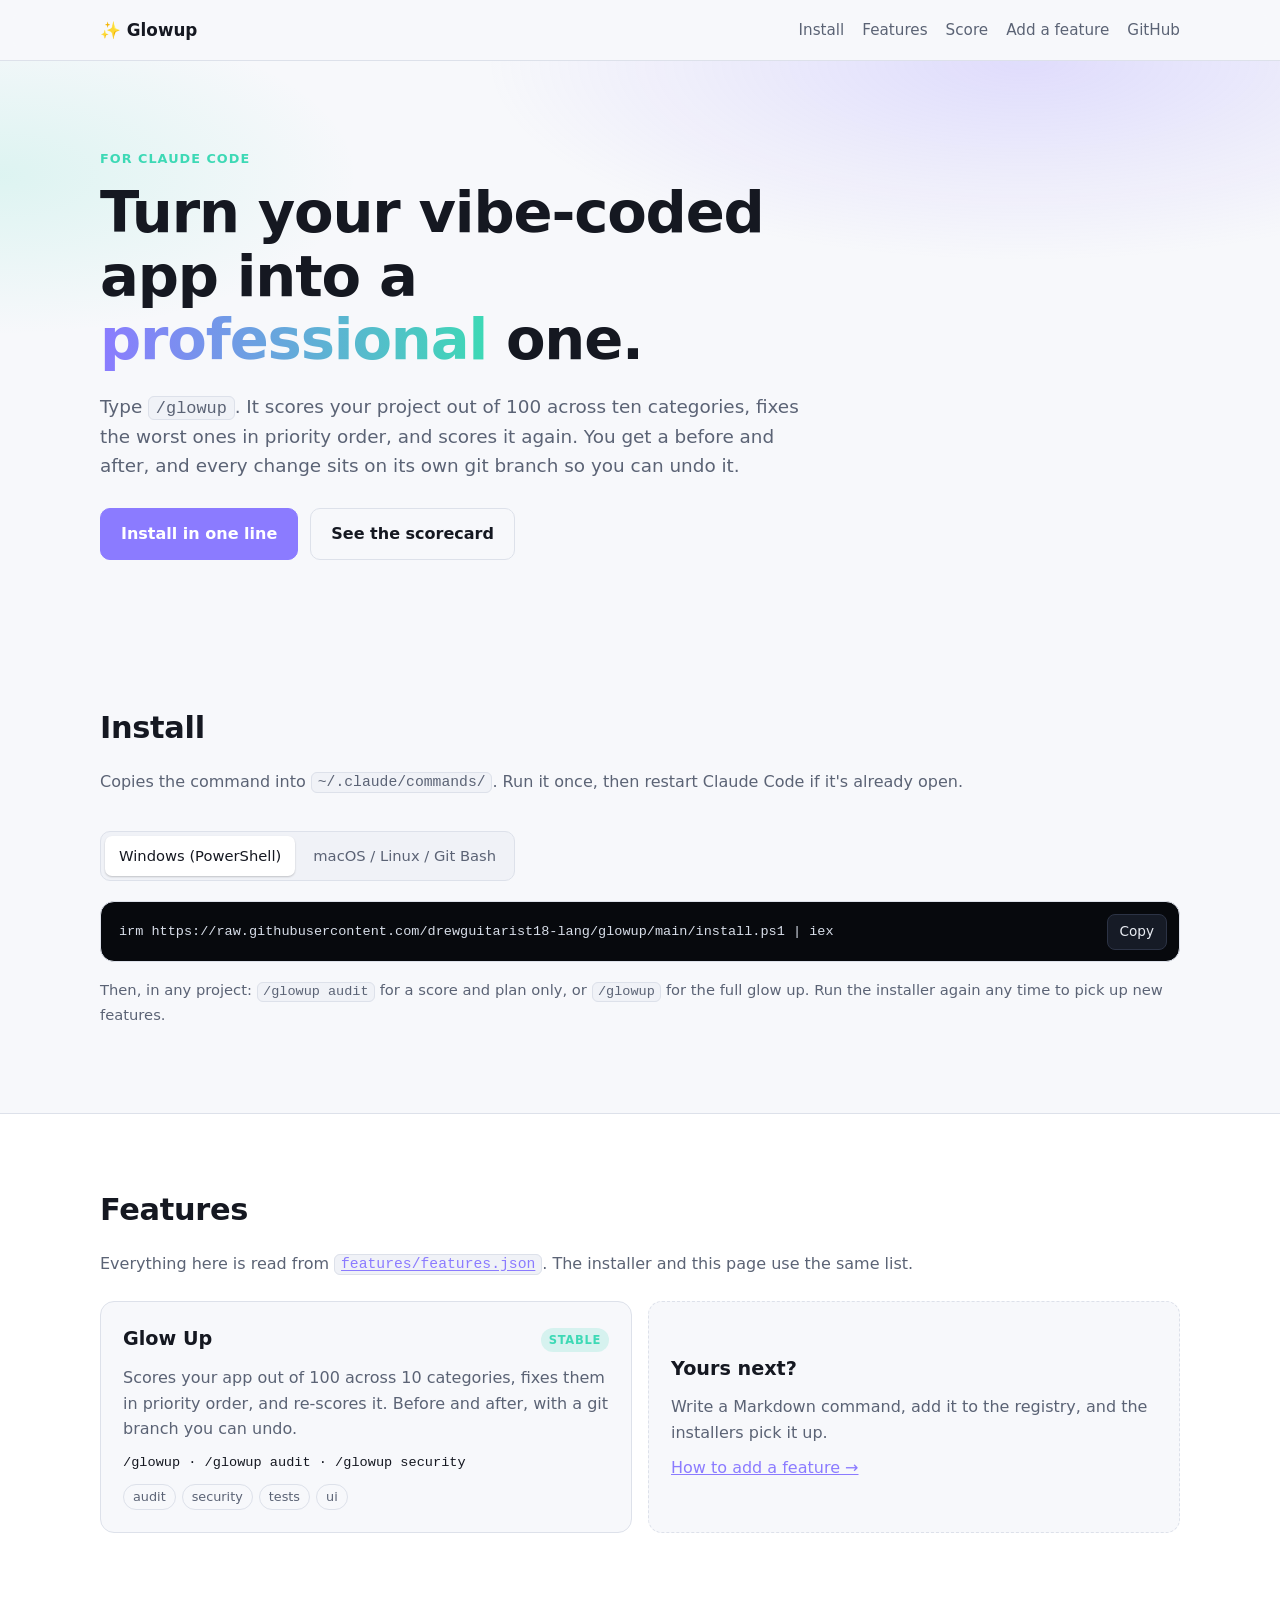
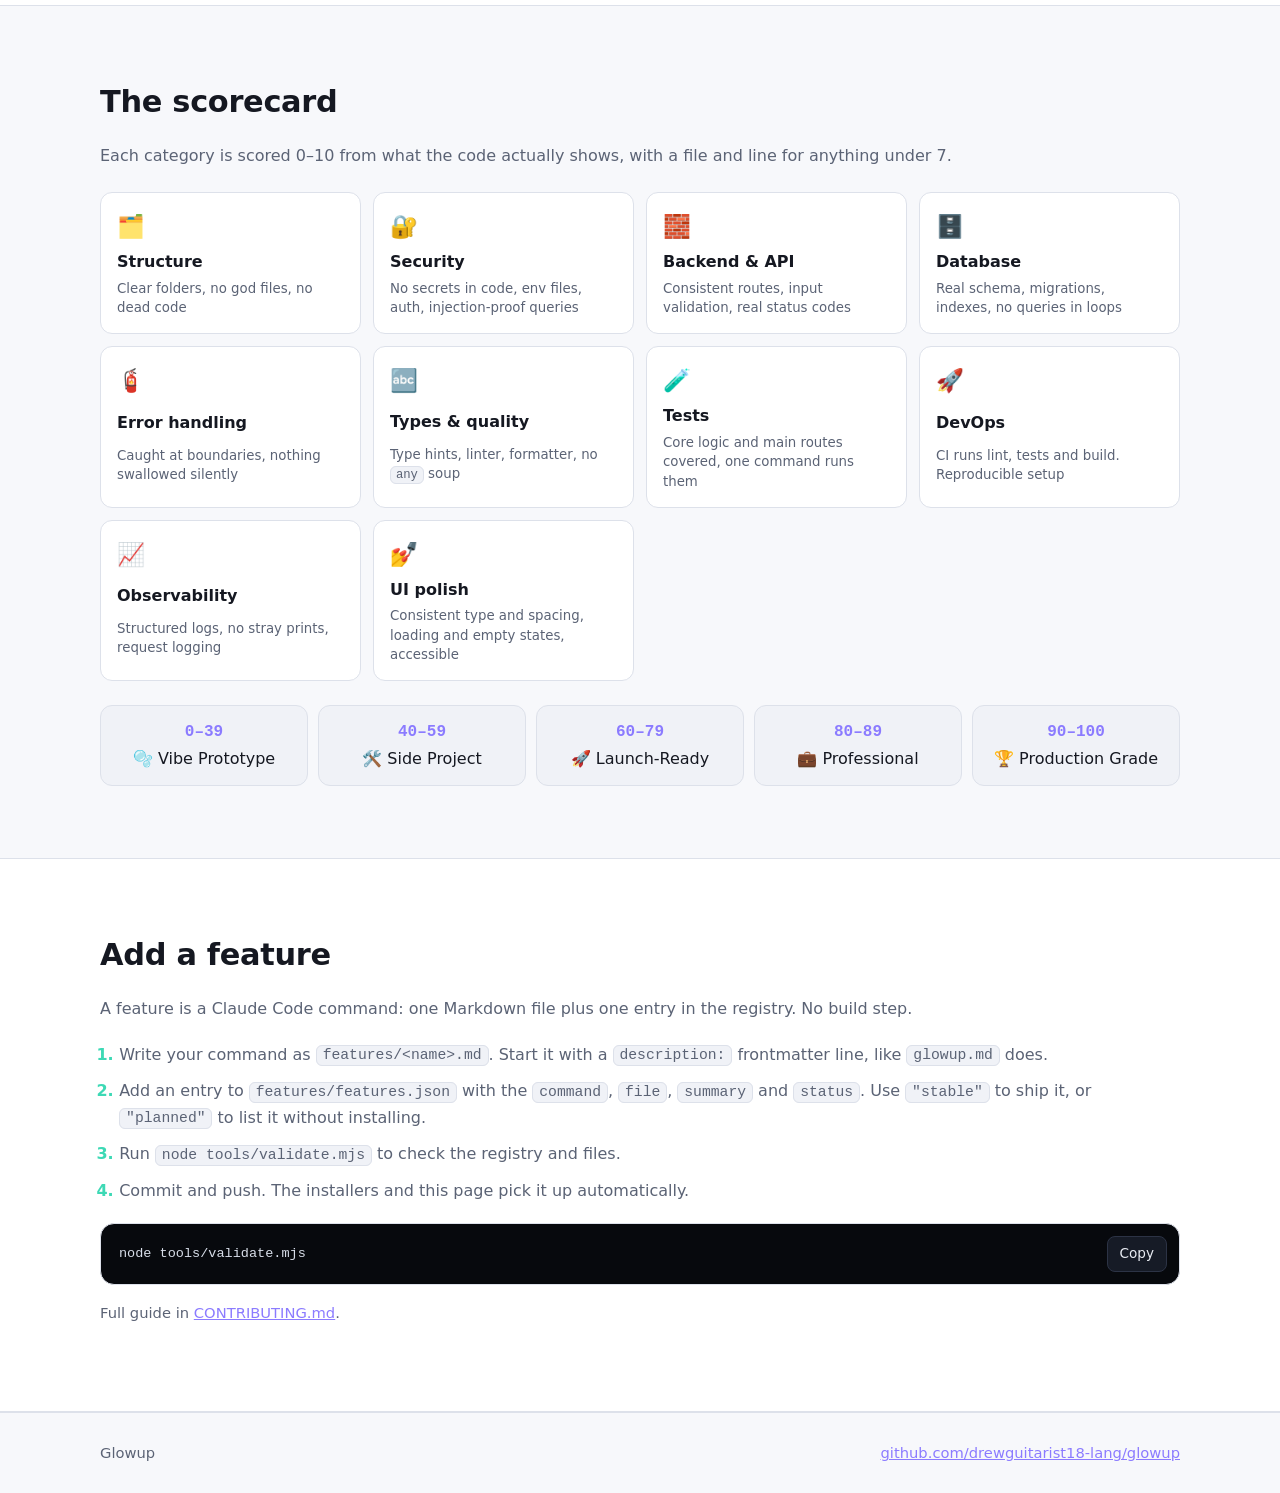
==== index.html @ a61ad7a0 "Glowup site: one-line install and a features registry - Installers (install.ps1, install.sh) copy ev" ====
<!doctype html>
<html lang="en">
<head>
  <meta charset="utf-8">
  <meta name="viewport" content="width=device-width, initial-scale=1">
  <title>Glowup · Vibe-coded to professional</title>
  <meta name="description" content="Glowup is a Claude Code command that scores your app out of 100, fixes it in priority order, and re-scores it. Install in one line.">
  <link rel="stylesheet" href="styles.css">
</head>
<body>

<header class="nav">
  <div class="wrap nav-inner">
    <a class="brand" href="#top">✨ Glowup</a>
    <nav>
      <a href="#install">Install</a>
      <a href="#features">Features</a>
      <a href="#score">Score</a>
      <a href="#add">Add a feature</a>
      <a href="https://github.com/drewguitarist18-lang/glowup" class="nav-gh">GitHub</a>
    </nav>
  </div>
</header>

<main id="top">

  <section class="hero">
    <div class="wrap">
      <p class="eyebrow">For Claude Code</p>
      <h1>Turn your vibe-coded app into a <span class="grad">professional</span> one.</h1>
      <p class="lede">
        Type <code>/glowup</code>. It scores your project out of 100 across ten categories,
        fixes the worst ones in priority order, and scores it again. You get a before and after,
        and every change sits on its own git branch so you can undo it.
      </p>

      <div class="cta-row">
        <a class="btn primary" href="#install">Install in one line</a>
        <a class="btn ghost" href="#score">See the scorecard</a>
      </div>
    </div>
  </section>

  <section id="install" class="section">
    <div class="wrap">
      <h2>Install</h2>
      <p class="muted">Copies the command into <code>~/.claude/commands/</code>. Run it once, then restart Claude Code if it's already open.</p>

      <div class="tabs" role="tablist">
        <button class="tab is-active" role="tab" data-os="win" aria-selected="true">Windows (PowerShell)</button>
        <button class="tab" role="tab" data-os="unix" aria-selected="false">macOS / Linux / Git Bash</button>
      </div>

      <div class="codebox" data-panel="win">
        <pre><code>irm https://raw.githubusercontent.com/drewguitarist18-lang/glowup/main/install.ps1 | iex</code></pre>
        <button class="copy" data-copy="irm https://raw.githubusercontent.com/drewguitarist18-lang/glowup/main/install.ps1 | iex">Copy</button>
      </div>

      <div class="codebox" data-panel="unix" hidden>
        <pre><code>curl -fsSL https://raw.githubusercontent.com/drewguitarist18-lang/glowup/main/install.sh | bash</code></pre>
        <button class="copy" data-copy="curl -fsSL https://raw.githubusercontent.com/drewguitarist18-lang/glowup/main/install.sh | bash">Copy</button>
      </div>

      <p class="muted small">Then, in any project: <code>/glowup audit</code> for a score and plan only, or <code>/glowup</code> for the full glow up. Run the installer again any time to pick up new features.</p>
    </div>
  </section>

  <section id="features" class="section alt">
    <div class="wrap">
      <h2>Features</h2>
      <p class="muted">Everything here is read from <a href="https://github.com/drewguitarist18-lang/glowup/blob/main/features/features.json"><code>features/features.json</code></a>. The installer and this page use the same list.</p>
      <div id="feature-grid" class="grid" aria-live="polite">
        <p class="muted">Loading features…</p>
      </div>
    </div>
  </section>

  <section id="score" class="section">
    <div class="wrap">
      <h2>The scorecard</h2>
      <p class="muted">Each category is scored 0–10 from what the code actually shows, with a file and line for anything under 7.</p>

      <div class="cats">
        <div class="cat"><span>🗂️</span><b>Structure</b><small>Clear folders, no god files, no dead code</small></div>
        <div class="cat"><span>🔐</span><b>Security</b><small>No secrets in code, env files, auth, injection-proof queries</small></div>
        <div class="cat"><span>🧱</span><b>Backend &amp; API</b><small>Consistent routes, input validation, real status codes</small></div>
        <div class="cat"><span>🗄️</span><b>Database</b><small>Real schema, migrations, indexes, no queries in loops</small></div>
        <div class="cat"><span>🧯</span><b>Error handling</b><small>Caught at boundaries, nothing swallowed silently</small></div>
        <div class="cat"><span>🔤</span><b>Types &amp; quality</b><small>Type hints, linter, formatter, no <code>any</code> soup</small></div>
        <div class="cat"><span>🧪</span><b>Tests</b><small>Core logic and main routes covered, one command runs them</small></div>
        <div class="cat"><span>🚀</span><b>DevOps</b><small>CI runs lint, tests and build. Reproducible setup</small></div>
        <div class="cat"><span>📈</span><b>Observability</b><small>Structured logs, no stray prints, request logging</small></div>
        <div class="cat"><span>💅</span><b>UI polish</b><small>Consistent type and spacing, loading and empty states, accessible</small></div>
      </div>

      <div class="tiers">
        <div class="tier"><b>0–39</b> 🫧 Vibe Prototype</div>
        <div class="tier"><b>40–59</b> 🛠️ Side Project</div>
        <div class="tier"><b>60–79</b> 🚀 Launch-Ready</div>
        <div class="tier"><b>80–89</b> 💼 Professional</div>
        <div class="tier"><b>90–100</b> 🏆 Production Grade</div>
      </div>
    </div>
  </section>

  <section id="add" class="section alt">
    <div class="wrap">
      <h2>Add a feature</h2>
      <p class="muted">A feature is a Claude Code command: one Markdown file plus one entry in the registry. No build step.</p>

      <ol class="steps">
        <li>Write your command as <code>features/&lt;name&gt;.md</code>. Start it with a <code>description:</code> frontmatter line, like <code>glowup.md</code> does.</li>
        <li>Add an entry to <code>features/features.json</code> with the <code>command</code>, <code>file</code>, <code>summary</code> and <code>status</code>. Use <code>"stable"</code> to ship it, or <code>"planned"</code> to list it without installing.</li>
        <li>Run <code>node tools/validate.mjs</code> to check the registry and files.</li>
        <li>Commit and push. The installers and this page pick it up automatically.</li>
      </ol>

      <div class="codebox">
        <pre><code>node tools/validate.mjs</code></pre>
        <button class="copy" data-copy="node tools/validate.mjs">Copy</button>
      </div>

      <p class="muted small">Full guide in <a href="https://github.com/drewguitarist18-lang/glowup/blob/main/CONTRIBUTING.md">CONTRIBUTING.md</a>.</p>
    </div>
  </section>

</main>

<footer class="foot">
  <div class="wrap">
    <span>Glowup</span>
    <a href="https://github.com/drewguitarist18-lang/glowup">github.com/drewguitarist18-lang/glowup</a>
  </div>
</footer>

<script src="site.js"></script>
</body>
</html>
---- styles.css ----
:root {
  --bg: #0b0d12;
  --surface: #13161e;
  --surface-2: #1a1e28;
  --line: #262b38;
  --text: #e9ecf3;
  --muted: #9aa3b5;
  --accent: #8b7bff;
  --accent-2: #3dd9b5;
  --radius: 14px;
  --mono: ui-monospace, SFMono-Regular, Consolas, "Liberation Mono", monospace;
  --sans: system-ui, -apple-system, "Segoe UI", Roboto, sans-serif;
}

@media (prefers-color-scheme: light) {
  :root:not([data-theme="dark"]) {
    --bg: #f7f8fb;
    --surface: #ffffff;
    --surface-2: #f0f2f7;
    --line: #dde1ea;
    --text: #151821;
    --muted: #5b6375;
  }
}

:root[data-theme="light"] {
  --bg: #f7f8fb;
  --surface: #ffffff;
  --surface-2: #f0f2f7;
  --line: #dde1ea;
  --text: #151821;
  --muted: #5b6375;
}

* { box-sizing: border-box; }

html { scroll-behavior: smooth; }

body {
  margin: 0;
  background: var(--bg);
  color: var(--text);
  font-family: var(--sans);
  line-height: 1.6;
}

a { color: var(--accent); }

code, pre {
  font-family: var(--mono);
  font-size: 0.92em;
}

code {
  background: var(--surface-2);
  border: 1px solid var(--line);
  border-radius: 6px;
  padding: 0.1em 0.4em;
}

.wrap {
  width: min(1080px, 100% - 32px);
  margin: 0 auto;
}

/* Nav */
.nav {
  position: sticky;
  top: 0;
  z-index: 10;
  background: color-mix(in srgb, var(--bg) 86%, transparent);
  backdrop-filter: blur(10px);
  border-bottom: 1px solid var(--line);
}

.nav-inner {
  display: flex;
  align-items: center;
  justify-content: space-between;
  gap: 16px;
  height: 60px;
}

.brand {
  font-weight: 700;
  color: var(--text);
  text-decoration: none;
  font-size: 1.05rem;
}

.nav nav {
  display: flex;
  gap: 18px;
  flex-wrap: wrap;
}

.nav nav a {
  color: var(--muted);
  text-decoration: none;
  font-size: 0.95rem;
}

.nav nav a:hover { color: var(--text); }

/* Hero */
.hero {
  padding: 88px 0 72px;
  background:
    radial-gradient(60% 50% at 80% 0%, color-mix(in srgb, var(--accent) 22%, transparent), transparent 70%),
    radial-gradient(40% 40% at 0% 20%, color-mix(in srgb, var(--accent-2) 14%, transparent), transparent 70%);
}

.eyebrow {
  color: var(--accent-2);
  font-weight: 600;
  letter-spacing: 0.08em;
  text-transform: uppercase;
  font-size: 0.8rem;
  margin: 0 0 12px;
}

h1 {
  font-size: clamp(2.2rem, 5.2vw, 3.6rem);
  line-height: 1.1;
  letter-spacing: -0.02em;
  margin: 0 0 20px;
  max-width: 18ch;
}

.grad {
  background: linear-gradient(90deg, var(--accent), var(--accent-2));
  -webkit-background-clip: text;
  background-clip: text;
  color: transparent;
}

.lede {
  font-size: 1.15rem;
  color: var(--muted);
  max-width: 62ch;
  margin: 0 0 28px;
}

.cta-row {
  display: flex;
  gap: 12px;
  flex-wrap: wrap;
}

.btn {
  display: inline-block;
  padding: 12px 20px;
  border-radius: 10px;
  font-weight: 600;
  text-decoration: none;
  border: 1px solid var(--line);
  color: var(--text);
}

.btn.primary {
  background: var(--accent);
  border-color: var(--accent);
  color: #fff;
}

.btn.ghost:hover,
.btn.primary:hover { filter: brightness(1.08); }

/* Sections */
.section { padding: 72px 0; }
.section.alt { background: var(--surface); border-block: 1px solid var(--line); }

h2 {
  font-size: 1.9rem;
  letter-spacing: -0.01em;
  margin: 0 0 8px;
}

.muted { color: var(--muted); }
.small { font-size: 0.92rem; margin-top: 16px; }

/* Install */
.tabs {
  display: inline-flex;
  gap: 4px;
  margin: 20px 0 12px;
  padding: 4px;
  background: var(--surface-2);
  border: 1px solid var(--line);
  border-radius: 10px;
}

.tab {
  font: inherit;
  font-size: 0.92rem;
  padding: 8px 14px;
  border: 0;
  border-radius: 7px;
  background: transparent;
  color: var(--muted);
  cursor: pointer;
}

.tab.is-active {
  background: var(--surface);
  color: var(--text);
  box-shadow: 0 1px 2px rgb(0 0 0 / 0.2);
}

.codebox {
  position: relative;
  background: #07090d;
  color: #d8dee9;
  border: 1px solid var(--line);
  border-radius: var(--radius);
  padding: 18px 110px 18px 18px;
  margin-top: 8px;
  overflow-x: auto;
}

:root[data-theme="light"] .codebox { background: #0f1218; }

.codebox pre { margin: 0; white-space: pre-wrap; word-break: break-all; }
.codebox code { background: none; border: 0; padding: 0; color: inherit; }

.copy {
  position: absolute;
  top: 12px;
  right: 12px;
  font: inherit;
  font-size: 0.85rem;
  padding: 6px 12px;
  border-radius: 8px;
  border: 1px solid #2c3345;
  background: #161b26;
  color: #e9ecf3;
  cursor: pointer;
}

.copy:hover { border-color: var(--accent); }

/* Feature cards */
.grid {
  display: grid;
  grid-template-columns: repeat(auto-fit, minmax(280px, 1fr));
  gap: 16px;
  margin-top: 24px;
}

.card {
  background: var(--bg);
  border: 1px solid var(--line);
  border-radius: var(--radius);
  padding: 22px;
  display: flex;
  flex-direction: column;
  gap: 10px;
}

.card h3 {
  margin: 0;
  font-size: 1.2rem;
  display: flex;
  justify-content: space-between;
  align-items: center;
  gap: 8px;
}

.card p { margin: 0; color: var(--muted); }

.badge {
  font-size: 0.72rem;
  font-weight: 600;
  text-transform: uppercase;
  letter-spacing: 0.06em;
  padding: 3px 8px;
  border-radius: 999px;
  background: color-mix(in srgb, var(--accent-2) 18%, transparent);
  color: var(--accent-2);
}

.badge.planned {
  background: color-mix(in srgb, var(--accent) 16%, transparent);
  color: var(--accent);
}

.tags { display: flex; flex-wrap: wrap; gap: 6px; margin-top: auto; }
.tags span {
  font-size: 0.8rem;
  color: var(--muted);
  border: 1px solid var(--line);
  border-radius: 999px;
  padding: 2px 9px;
}

.card .usage { font-family: var(--mono); font-size: 0.85rem; color: var(--text); }

.card.add {
  border-style: dashed;
  justify-content: center;
  align-items: flex-start;
}

/* Scorecard */
.cats {
  display: grid;
  grid-template-columns: repeat(auto-fit, minmax(220px, 1fr));
  gap: 12px;
  margin: 24px 0;
}

.cat {
  background: var(--surface);
  border: 1px solid var(--line);
  border-radius: 12px;
  padding: 16px;
  display: grid;
  gap: 4px;
}

.cat span { font-size: 1.4rem; }
.cat b { font-size: 1rem; }
.cat small { color: var(--muted); line-height: 1.45; }

.tiers {
  display: flex;
  flex-wrap: wrap;
  gap: 10px;
}

.tier {
  flex: 1 1 170px;
  text-align: center;
  padding: 14px;
  border-radius: 12px;
  background: var(--surface-2);
  border: 1px solid var(--line);
}

.tier b { display: block; font-family: var(--mono); color: var(--accent); }

/* Steps */
.steps {
  padding-left: 1.2em;
  display: grid;
  gap: 10px;
  margin: 20px 0;
  color: var(--muted);
}

.steps li::marker { color: var(--accent-2); font-weight: 700; }

.foot {
  border-top: 1px solid var(--line);
  padding: 28px 0;
  color: var(--muted);
  font-size: 0.92rem;
}

.foot .wrap {
  display: flex;
  justify-content: space-between;
  flex-wrap: wrap;
  gap: 10px;
}

/* Phones: 16px gutter (set by .wrap), no horizontal scroll */
@media (max-width: 640px) {
  .hero { padding: 56px 0 48px; }
  .section { padding: 52px 0; }
  .nav nav { gap: 12px; }
  .nav nav a { font-size: 0.85rem; }
  .nav nav a:nth-child(n+3):not(.nav-gh) { display: none; }
  .codebox { padding-right: 18px; padding-top: 52px; }
  .copy { top: 10px; right: 10px; }
}
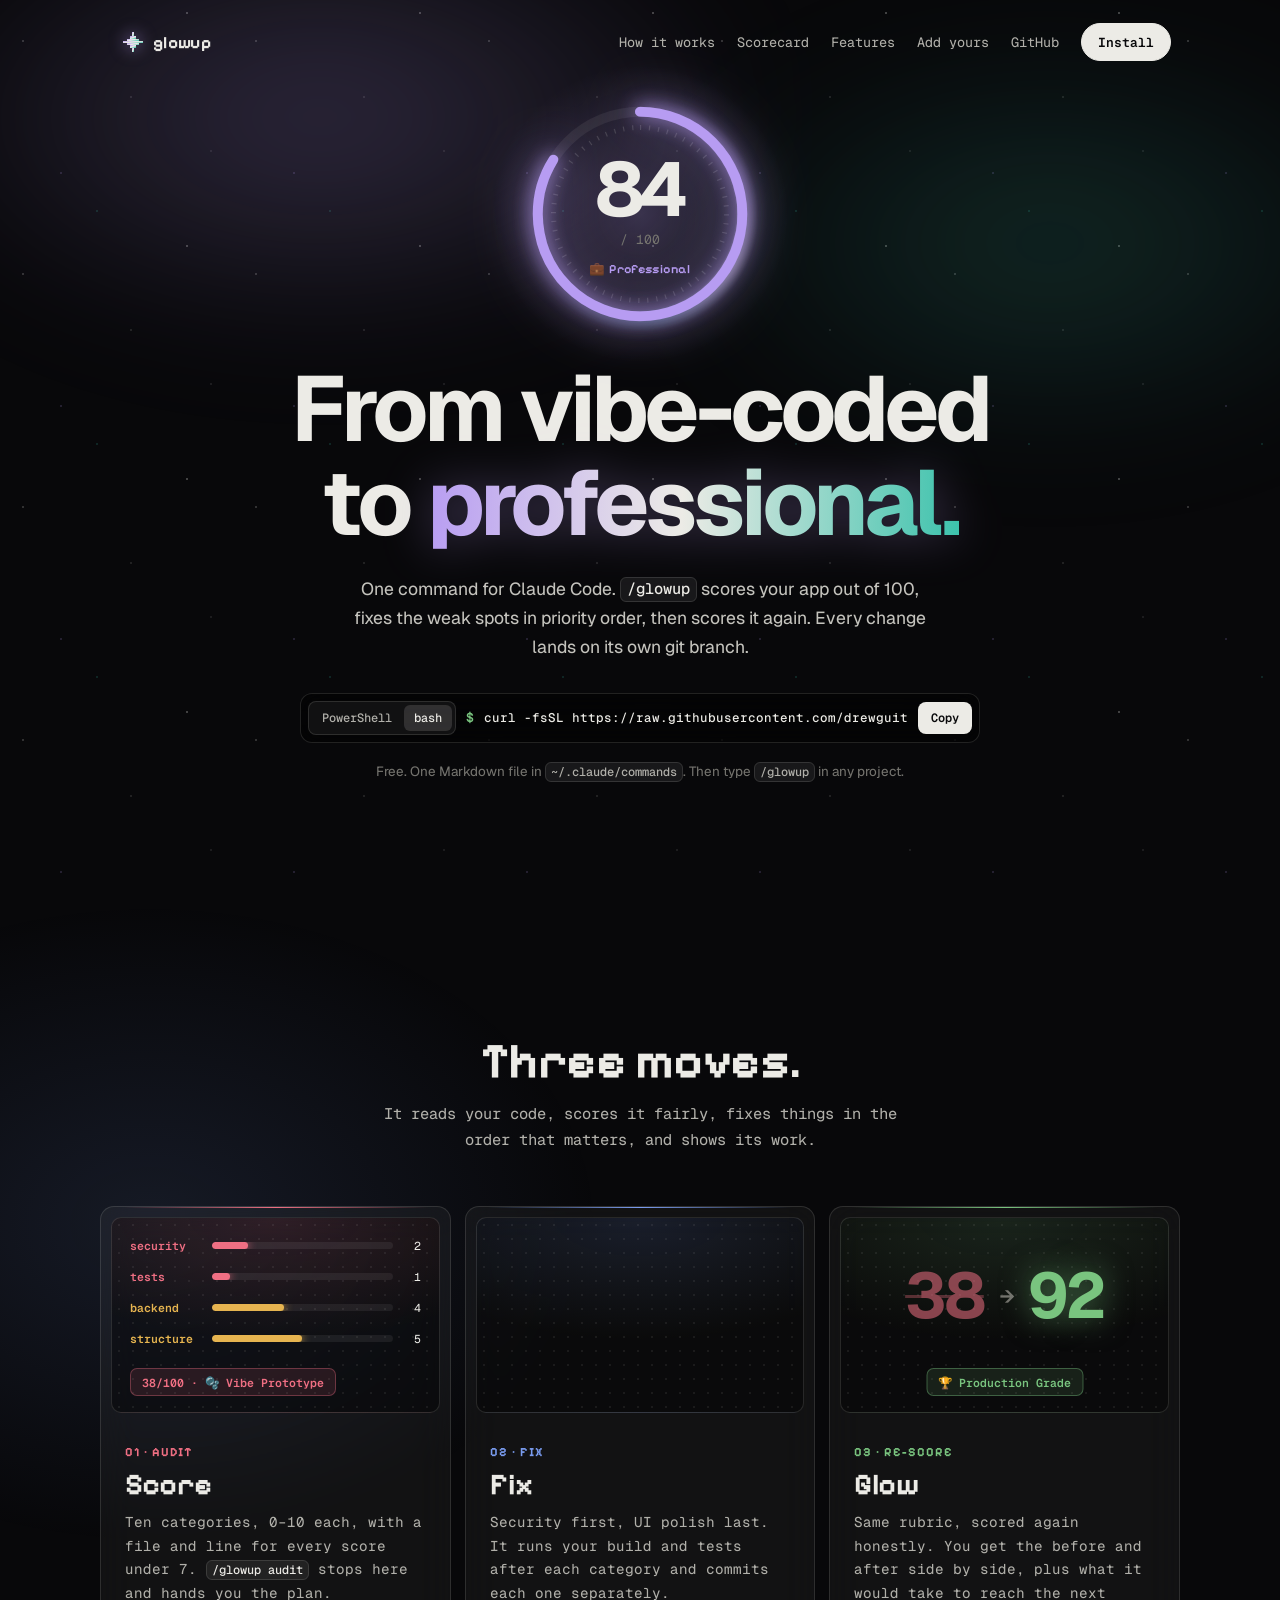
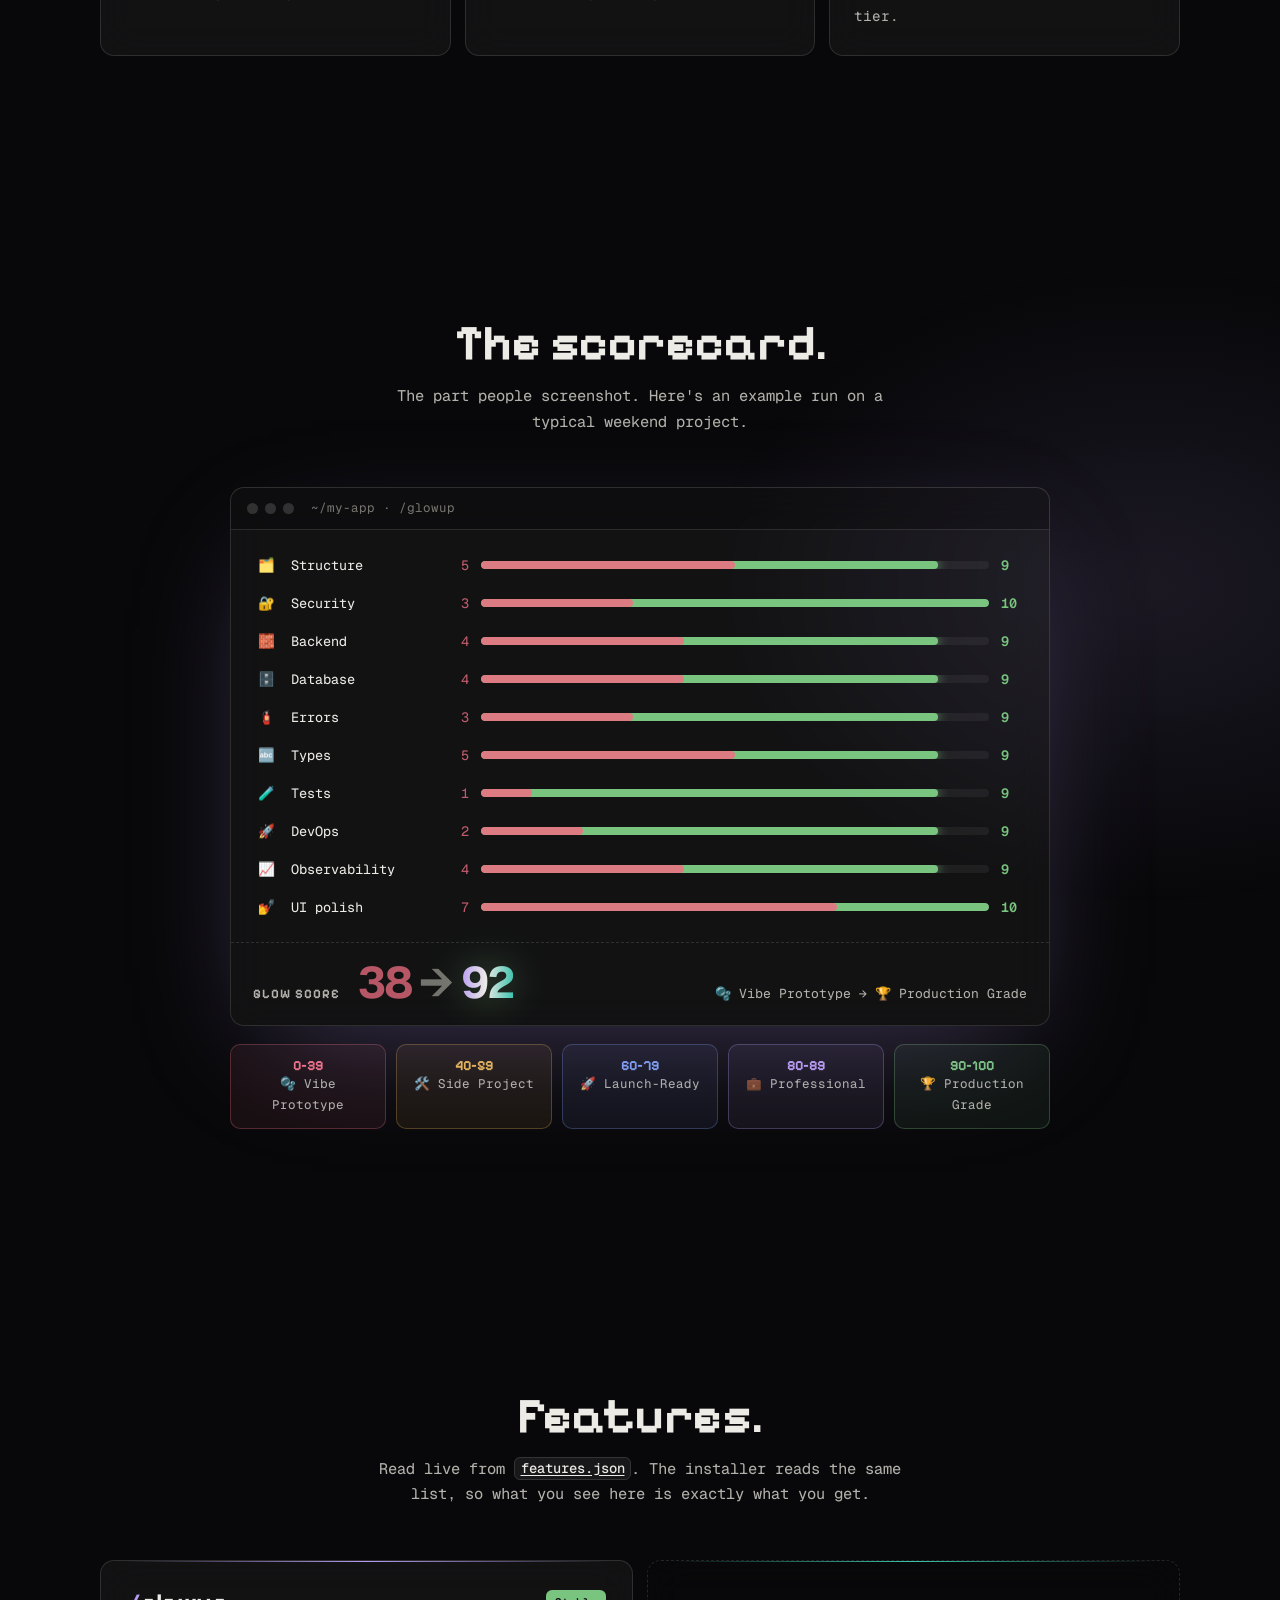
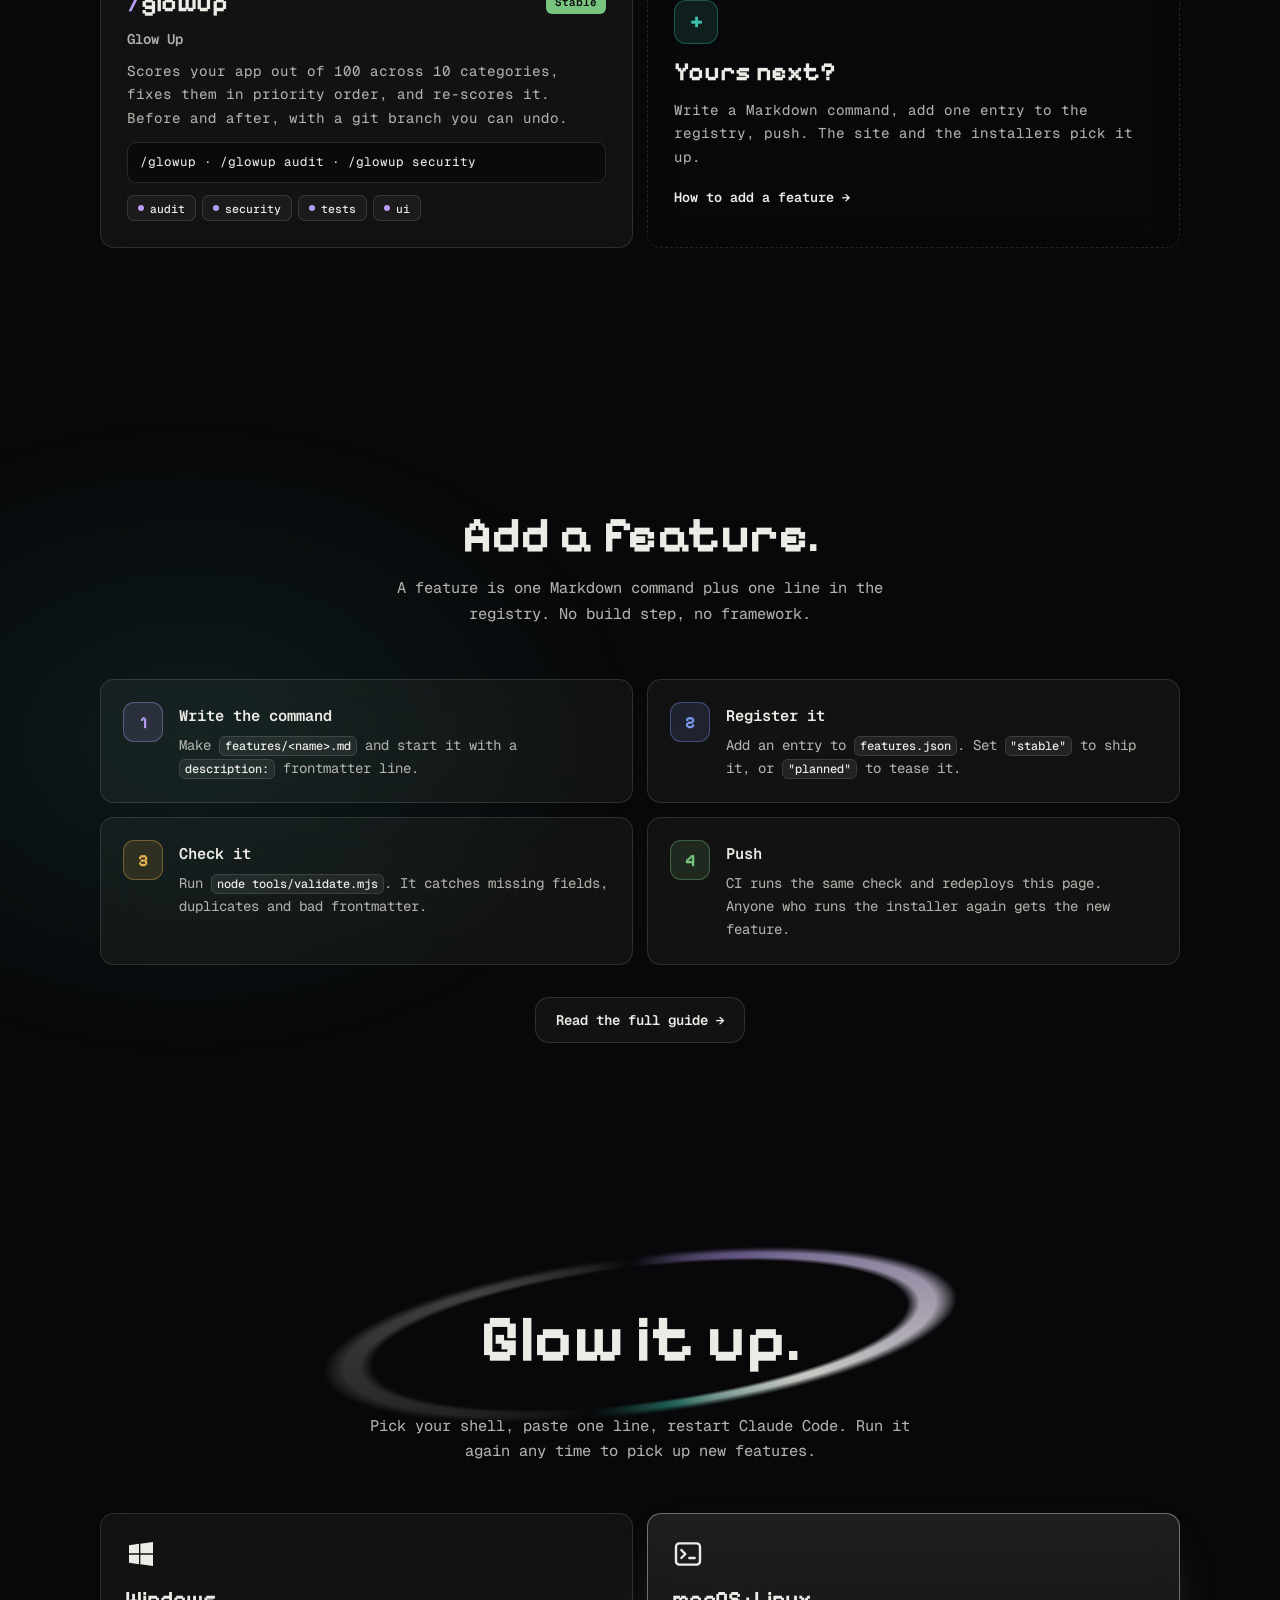
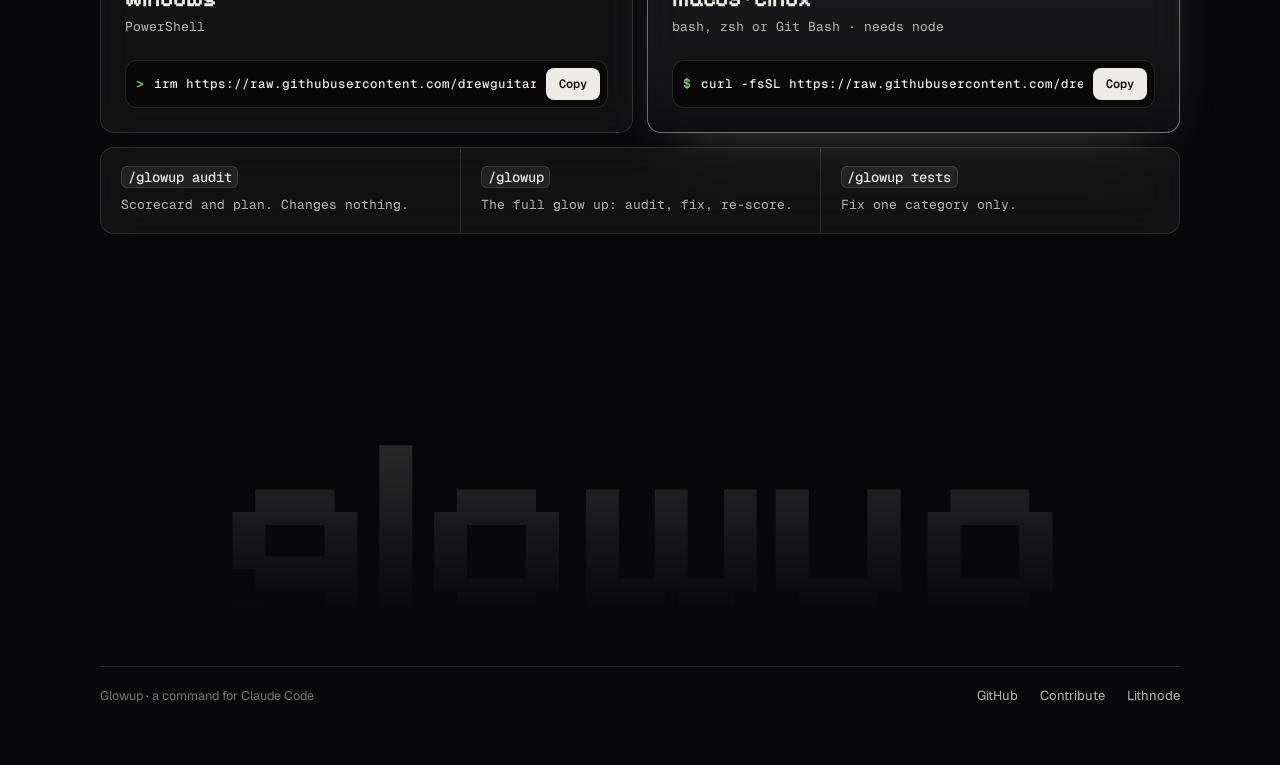
==== commit 26e9f94c: "Site: lithnode-style redesign with a live score dial - Space-black theme, starfield and aurora, Geis" ====
--- a/index.html
+++ b/index.html
@@ -5,134 +5,269 @@
   <meta name="viewport" content="width=device-width, initial-scale=1">
   <title>Glowup · Vibe-coded to professional</title>
   <meta name="description" content="Glowup is a Claude Code command that scores your app out of 100, fixes it in priority order, and re-scores it. Install in one line.">
-  <link rel="stylesheet" href="styles.css">
+  <meta property="og:title" content="Glowup · Vibe-coded to professional">
+  <meta property="og:description" content="One Claude Code command. Scores your app out of 100, fixes it, scores it again.">
+  <meta name="theme-color" content="#08080a">
+  <link rel="icon" href="favicon.svg" type="image/svg+xml">
+  <link rel="preconnect" href="https://fonts.googleapis.com">
+  <link rel="preconnect" href="https://fonts.gstatic.com" crossorigin>
+  <link rel="stylesheet" href="https://fonts.googleapis.com/css2?family=Pixelify+Sans:wght@500;600;700&family=Geist:wght@400;500;600;700&family=Geist+Mono:wght@400;500;600&display=swap">
+  <link rel="stylesheet" href="styles.css?v=3">
 </head>
 <body>
 
-<header class="nav">
-  <div class="wrap nav-inner">
-    <a class="brand" href="#top">✨ Glowup</a>
-    <nav>
-      <a href="#install">Install</a>
+<svg width="0" height="0" style="position:absolute" aria-hidden="true">
+  <defs>
+    <linearGradient id="spark-g" x1="0" y1="0" x2="1" y2="1">
+      <stop offset="0" stop-color="#b79cf2"/>
+      <stop offset=".5" stop-color="#ecebe6"/>
+      <stop offset="1" stop-color="#3cc2ac"/>
+    </linearGradient>
+    <symbol id="spark" viewBox="0 0 9 9">
+      <g fill="url(#spark-g)" shape-rendering="crispEdges">
+        <rect x="4" y="0" width="1" height="2"/><rect x="3" y="2" width="3" height="1"/><rect x="2" y="3" width="5" height="1"/>
+        <rect x="0" y="4" width="9" height="1"/><rect x="2" y="5" width="5" height="1"/><rect x="3" y="6" width="3" height="1"/>
+        <rect x="4" y="7" width="1" height="2"/>
+      </g>
+    </symbol>
+  </defs>
+</svg>
+
+<div class="aurora" aria-hidden="true"></div>
+
+<nav id="nav">
+  <div class="bar">
+    <a class="brand" href="#top"><svg class="mark"><use href="#spark"/></svg>glowup</a>
+    <div class="links">
+      <a href="#how">How it works</a>
+      <a href="#score">Scorecard</a>
       <a href="#features">Features</a>
-      <a href="#score">Score</a>
-      <a href="#add">Add a feature</a>
-      <a href="https://github.com/drewguitarist18-lang/glowup" class="nav-gh">GitHub</a>
-    </nav>
+      <a href="#add">Add yours</a>
+      <a href="https://github.com/drewguitarist18-lang/glowup">GitHub</a>
+    </div>
+    <a class="btn main sm" href="#install">Install</a>
   </div>
-</header>
-
-<main id="top">
+</nav>
+
+<main>
+  <span id="top"></span>
 
   <section class="hero">
     <div class="wrap">
-      <p class="eyebrow">For Claude Code</p>
-      <h1>Turn your vibe-coded app into a <span class="grad">professional</span> one.</h1>
-      <p class="lede">
-        Type <code>/glowup</code>. It scores your project out of 100 across ten categories,
-        fixes the worst ones in priority order, and scores it again. You get a before and after,
-        and every change sits on its own git branch so you can undo it.
+      <div class="dial" id="dial" role="img" aria-label="Example glow score rising from 38 to 92 out of 100">
+        <div class="dial-halo"></div>
+        <svg viewBox="0 0 240 240">
+          <circle class="track" cx="120" cy="120" r="104"/>
+          <circle class="ticks" cx="120" cy="120" r="88"/>
+          <circle class="arc" id="dial-arc" cx="120" cy="120" r="104"/>
+        </svg>
+        <div class="dial-face">
+          <b id="dial-num">38</b>
+          <small>/ 100</small>
+          <span class="tier" id="dial-tier">🫧 Vibe Prototype</span>
+        </div>
+      </div>
+
+      <h1>From vibe-coded<br>to <span class="glow">professional.</span></h1>
+      <p class="sub">
+        One command for Claude Code. <code>/glowup</code> scores your app out of 100,
+        fixes the weak spots in priority order, then scores it again. Every change lands on its own git branch.
       </p>
 
-      <div class="cta-row">
-        <a class="btn primary" href="#install">Install in one line</a>
-        <a class="btn ghost" href="#score">See the scorecard</a>
-      </div>
-    </div>
-  </section>
-
-  <section id="install" class="section">
-    <div class="wrap">
-      <h2>Install</h2>
-      <p class="muted">Copies the command into <code>~/.claude/commands/</code>. Run it once, then restart Claude Code if it's already open.</p>
-
-      <div class="tabs" role="tablist">
-        <button class="tab is-active" role="tab" data-os="win" aria-selected="true">Windows (PowerShell)</button>
-        <button class="tab" role="tab" data-os="unix" aria-selected="false">macOS / Linux / Git Bash</button>
-      </div>
-
-      <div class="codebox" data-panel="win">
-        <pre><code>irm https://raw.githubusercontent.com/drewguitarist18-lang/glowup/main/install.ps1 | iex</code></pre>
-        <button class="copy" data-copy="irm https://raw.githubusercontent.com/drewguitarist18-lang/glowup/main/install.ps1 | iex">Copy</button>
-      </div>
-
-      <div class="codebox" data-panel="unix" hidden>
-        <pre><code>curl -fsSL https://raw.githubusercontent.com/drewguitarist18-lang/glowup/main/install.sh | bash</code></pre>
-        <button class="copy" data-copy="curl -fsSL https://raw.githubusercontent.com/drewguitarist18-lang/glowup/main/install.sh | bash">Copy</button>
-      </div>
-
-      <p class="muted small">Then, in any project: <code>/glowup audit</code> for a score and plan only, or <code>/glowup</code> for the full glow up. Run the installer again any time to pick up new features.</p>
-    </div>
-  </section>
-
-  <section id="features" class="section alt">
-    <div class="wrap">
-      <h2>Features</h2>
-      <p class="muted">Everything here is read from <a href="https://github.com/drewguitarist18-lang/glowup/blob/main/features/features.json"><code>features/features.json</code></a>. The installer and this page use the same list.</p>
-      <div id="feature-grid" class="grid" aria-live="polite">
-        <p class="muted">Loading features…</p>
-      </div>
-    </div>
-  </section>
-
-  <section id="score" class="section">
-    <div class="wrap">
-      <h2>The scorecard</h2>
-      <p class="muted">Each category is scored 0–10 from what the code actually shows, with a file and line for anything under 7.</p>
-
-      <div class="cats">
-        <div class="cat"><span>🗂️</span><b>Structure</b><small>Clear folders, no god files, no dead code</small></div>
-        <div class="cat"><span>🔐</span><b>Security</b><small>No secrets in code, env files, auth, injection-proof queries</small></div>
-        <div class="cat"><span>🧱</span><b>Backend &amp; API</b><small>Consistent routes, input validation, real status codes</small></div>
-        <div class="cat"><span>🗄️</span><b>Database</b><small>Real schema, migrations, indexes, no queries in loops</small></div>
-        <div class="cat"><span>🧯</span><b>Error handling</b><small>Caught at boundaries, nothing swallowed silently</small></div>
-        <div class="cat"><span>🔤</span><b>Types &amp; quality</b><small>Type hints, linter, formatter, no <code>any</code> soup</small></div>
-        <div class="cat"><span>🧪</span><b>Tests</b><small>Core logic and main routes covered, one command runs them</small></div>
-        <div class="cat"><span>🚀</span><b>DevOps</b><small>CI runs lint, tests and build. Reproducible setup</small></div>
-        <div class="cat"><span>📈</span><b>Observability</b><small>Structured logs, no stray prints, request logging</small></div>
-        <div class="cat"><span>💅</span><b>UI polish</b><small>Consistent type and spacing, loading and empty states, accessible</small></div>
-      </div>
-
-      <div class="tiers">
-        <div class="tier"><b>0–39</b> 🫧 Vibe Prototype</div>
-        <div class="tier"><b>40–59</b> 🛠️ Side Project</div>
-        <div class="tier"><b>60–79</b> 🚀 Launch-Ready</div>
-        <div class="tier"><b>80–89</b> 💼 Professional</div>
-        <div class="tier"><b>90–100</b> 🏆 Production Grade</div>
-      </div>
-    </div>
-  </section>
-
-  <section id="add" class="section alt">
-    <div class="wrap">
-      <h2>Add a feature</h2>
-      <p class="muted">A feature is a Claude Code command: one Markdown file plus one entry in the registry. No build step.</p>
+      <div class="cmd hero-cmd" data-os-box>
+        <div class="seg" role="tablist" aria-label="Your shell">
+          <button role="tab" data-os="win" aria-selected="true" class="on">PowerShell</button>
+          <button role="tab" data-os="unix" aria-selected="false">bash</button>
+        </div>
+        <span class="prompt">$</span>
+        <code data-cmd></code>
+        <button class="copy" type="button">Copy</button>
+      </div>
+
+      <p class="fine">Free. One Markdown file in <code>~/.claude/commands</code>. Then type <code>/glowup</code> in any project.</p>
+    </div>
+  </section>
+
+  <section id="how">
+    <div class="neb" style="--n: rgba(122,156,240,.12); left: -300px; top: 0"></div>
+    <div class="wrap">
+      <div class="center rv">
+        <h2>Three moves.</h2>
+        <p class="lead">It reads your code, scores it fairly, fixes things in the order that matters, and shows its work.</p>
+      </div>
+
+      <div class="moves">
+        <article class="move glass spot rv" style="--c: var(--red)">
+          <div class="stage">
+            <div class="mini-bars">
+              <div style="--k: var(--red); --w: 20%"><span>security</span><b><i></i></b><em>2</em></div>
+              <div style="--k: var(--red); --w: 10%"><span>tests</span><b><i></i></b><em>1</em></div>
+              <div style="--k: var(--amber); --w: 40%"><span>backend</span><b><i></i></b><em>4</em></div>
+              <div style="--k: var(--amber); --w: 50%"><span>structure</span><b><i></i></b><em>5</em></div>
+            </div>
+            <div class="mini-chip">38/100 · 🫧 Vibe Prototype</div>
+          </div>
+          <div class="txt">
+            <span class="n">01 · AUDIT</span>
+            <h3>Score</h3>
+            <p>Ten categories, 0–10 each, with a file and line for every score under 7. <code>/glowup audit</code> stops here and hands you the plan.</p>
+          </div>
+        </article>
+
+        <article class="move glass spot rv" style="--c: var(--blue)">
+          <div class="stage">
+            <div class="term">
+              <div class="tl" style="--k: var(--green)"><i></i><b>security</b><span>keys → .env, auth middleware</span><em>2→10</em></div>
+              <div class="tl" style="--k: var(--green)"><i></i><b>backend</b><span>zod validation, status codes</span><em>4→9</em></div>
+              <div class="tl" style="--k: var(--green)"><i></i><b>database</b><span>migrations, indexes</span><em>4→9</em></div>
+              <div class="tl" style="--k: var(--green)"><i></i><b>tests</b><span>routes + core logic</span><em>1→9</em></div>
+              <div class="tl" style="--k: var(--blue)"><i></i><b>git</b><span>glowup: tests, 14 passing</span><span class="cur"></span></div>
+            </div>
+          </div>
+          <div class="txt">
+            <span class="n">02 · FIX</span>
+            <h3>Fix</h3>
+            <p>Security first, UI polish last. It runs your build and tests after each category and commits each one separately.</p>
+          </div>
+        </article>
+
+        <article class="move glass spot rv" style="--c: var(--green)">
+          <div class="stage">
+            <div class="flip">
+              <div class="from">38</div>
+              <div class="arrow">→</div>
+              <div class="to">92</div>
+            </div>
+            <div class="mini-chip ok">🏆 Production Grade</div>
+          </div>
+          <div class="txt">
+            <span class="n">03 · RE-SCORE</span>
+            <h3>Glow</h3>
+            <p>Same rubric, scored again honestly. You get the before and after side by side, plus what it would take to reach the next tier.</p>
+          </div>
+        </article>
+      </div>
+    </div>
+  </section>
+
+  <section id="score">
+    <div class="neb" style="--n: rgba(183,156,242,.11); right: -320px; top: 80px"></div>
+    <div class="wrap">
+      <div class="center rv">
+        <h2>The scorecard.</h2>
+        <p class="lead">The part people screenshot. Here's an example run on a typical weekend project.</p>
+      </div>
+
+      <div class="window glass rv" id="scorecard">
+        <div class="titlebar">
+          <i></i><i></i><i></i>
+          <span>~/my-app · /glowup</span>
+        </div>
+        <div class="rows" id="score-rows"></div>
+        <div class="total">
+          <span>GLOW SCORE</span>
+          <b><span id="tot-before">38</span> → <span id="tot-after" class="glow">92</span></b>
+          <em>🫧 Vibe Prototype → 🏆 Production Grade</em>
+        </div>
+      </div>
+
+      <div class="tiers rv">
+        <div style="--k: var(--red)"><b>0–39</b>🫧 Vibe Prototype</div>
+        <div style="--k: var(--amber)"><b>40–59</b>🛠️ Side Project</div>
+        <div style="--k: var(--blue)"><b>60–79</b>🚀 Launch-Ready</div>
+        <div style="--k: var(--purple)"><b>80–89</b>💼 Professional</div>
+        <div style="--k: var(--green)"><b>90–100</b>🏆 Production Grade</div>
+      </div>
+    </div>
+  </section>
+
+  <section id="features">
+    <div class="wrap">
+      <div class="center rv">
+        <h2>Features.</h2>
+        <p class="lead">Read live from <a href="https://github.com/drewguitarist18-lang/glowup/blob/main/features/features.json"><code>features.json</code></a>. The installer reads the same list, so what you see here is exactly what you get.</p>
+      </div>
+      <div class="bento" id="feature-grid" aria-live="polite">
+        <p class="lead center">Loading features…</p>
+      </div>
+    </div>
+  </section>
+
+  <section id="add">
+    <div class="neb" style="--n: rgba(60,194,172,.10); left: -260px; top: 40px"></div>
+    <div class="wrap">
+      <div class="center rv">
+        <h2>Add a feature.</h2>
+        <p class="lead">A feature is one Markdown command plus one line in the registry. No build step, no framework.</p>
+      </div>
 
       <ol class="steps">
-        <li>Write your command as <code>features/&lt;name&gt;.md</code>. Start it with a <code>description:</code> frontmatter line, like <code>glowup.md</code> does.</li>
-        <li>Add an entry to <code>features/features.json</code> with the <code>command</code>, <code>file</code>, <code>summary</code> and <code>status</code>. Use <code>"stable"</code> to ship it, or <code>"planned"</code> to list it without installing.</li>
-        <li>Run <code>node tools/validate.mjs</code> to check the registry and files.</li>
-        <li>Commit and push. The installers and this page pick it up automatically.</li>
+        <li class="glass spot rv" style="--c: var(--purple)">
+          <span class="n">1</span>
+          <div><b>Write the command</b><p>Make <code>features/&lt;name&gt;.md</code> and start it with a <code>description:</code> frontmatter line.</p></div>
+        </li>
+        <li class="glass spot rv" style="--c: var(--blue)">
+          <span class="n">2</span>
+          <div><b>Register it</b><p>Add an entry to <code>features.json</code>. Set <code>"stable"</code> to ship it, or <code>"planned"</code> to tease it.</p></div>
+        </li>
+        <li class="glass spot rv" style="--c: var(--amber)">
+          <span class="n">3</span>
+          <div><b>Check it</b><p>Run <code>node tools/validate.mjs</code>. It catches missing fields, duplicates and bad frontmatter.</p></div>
+        </li>
+        <li class="glass spot rv" style="--c: var(--green)">
+          <span class="n">4</span>
+          <div><b>Push</b><p>CI runs the same check and redeploys this page. Anyone who runs the installer again gets the new feature.</p></div>
+        </li>
       </ol>
 
-      <div class="codebox">
-        <pre><code>node tools/validate.mjs</code></pre>
-        <button class="copy" data-copy="node tools/validate.mjs">Copy</button>
-      </div>
-
-      <p class="muted small">Full guide in <a href="https://github.com/drewguitarist18-lang/glowup/blob/main/CONTRIBUTING.md">CONTRIBUTING.md</a>.</p>
-    </div>
-  </section>
-
+      <div class="center rv"><a class="btn" href="https://github.com/drewguitarist18-lang/glowup/blob/main/CONTRIBUTING.md">Read the full guide →</a></div>
+    </div>
+  </section>
+
+  <section id="install">
+    <div class="wrap center">
+      <div class="ring" aria-hidden="true"></div>
+      <h2 class="rv">Glow it up.</h2>
+      <p class="lead rv">Pick your shell, paste one line, restart Claude Code. Run it again any time to pick up new features.</p>
+
+      <div class="plats">
+        <div class="plat glass rv" data-plat="win">
+          <svg class="os-i" viewBox="0 0 24 24" fill="currentColor"><path d="M3 5.5 10.5 4.4v7.1H3zm0 13 7.5 1.1v-7H3zm8.5 1.2L21 21v-8.5h-9.5zm0-15.4v7.2H21V3z"/></svg>
+          <b>Windows</b>
+          <span class="meta">PowerShell</span>
+          <div class="cmd"><span class="prompt">&gt;</span><code>irm https://raw.githubusercontent.com/drewguitarist18-lang/glowup/main/install.ps1 | iex</code><button class="copy" type="button">Copy</button></div>
+        </div>
+        <div class="plat glass rv" data-plat="unix">
+          <svg class="os-i" viewBox="0 0 24 24" fill="none" stroke="currentColor" stroke-width="1.8" stroke-linecap="round" stroke-linejoin="round"><rect x="3" y="4" width="18" height="16" rx="2.5"/><path d="m7 9 3 3-3 3M13 15h4"/></svg>
+          <b>macOS · Linux</b>
+          <span class="meta">bash, zsh or Git Bash · needs node</span>
+          <div class="cmd"><span class="prompt">$</span><code>curl -fsSL https://raw.githubusercontent.com/drewguitarist18-lang/glowup/main/install.sh | bash</code><button class="copy" type="button">Copy</button></div>
+        </div>
+      </div>
+
+      <div class="usage glass rv">
+        <div><code>/glowup audit</code><span>Scorecard and plan. Changes nothing.</span></div>
+        <div><code>/glowup</code><span>The full glow up: audit, fix, re-score.</span></div>
+        <div><code>/glowup tests</code><span>Fix one category only.</span></div>
+      </div>
+    </div>
+  </section>
 </main>
 
-<footer class="foot">
+<footer>
   <div class="wrap">
-    <span>Glowup</span>
-    <a href="https://github.com/drewguitarist18-lang/glowup">github.com/drewguitarist18-lang/glowup</a>
+    <span class="big" aria-hidden="true">glowup</span>
+    <div class="frow">
+      <span>Glowup · a command for Claude Code</span>
+      <div class="flinks">
+        <a href="https://github.com/drewguitarist18-lang/glowup">GitHub</a>
+        <a href="https://github.com/drewguitarist18-lang/glowup/blob/main/CONTRIBUTING.md">Contribute</a>
+        <a href="https://lithnode.com">Lithnode</a>
+      </div>
+    </div>
   </div>
 </footer>
 
-<script src="site.js"></script>
+<script src="site.js?v=3"></script>
 </body>
 </html>
--- a/styles.css
+++ b/styles.css
@@ -1,376 +1,298 @@
+/* Space, black and white, like lithnode.com. White is the main accent; each card gets its own color.
+   One radius: 14px soft glass. The nav is the only pill. */
 :root {
-  --bg: #0b0d12;
-  --surface: #13161e;
-  --surface-2: #1a1e28;
-  --line: #262b38;
-  --text: #e9ecf3;
-  --muted: #9aa3b5;
-  --accent: #8b7bff;
-  --accent-2: #3dd9b5;
-  --radius: 14px;
-  --mono: ui-monospace, SFMono-Regular, Consolas, "Liberation Mono", monospace;
-  --sans: system-ui, -apple-system, "Segoe UI", Roboto, sans-serif;
-}
-
-@media (prefers-color-scheme: light) {
-  :root:not([data-theme="dark"]) {
-    --bg: #f7f8fb;
-    --surface: #ffffff;
-    --surface-2: #f0f2f7;
-    --line: #dde1ea;
-    --text: #151821;
-    --muted: #5b6375;
-  }
-}
-
-:root[data-theme="light"] {
-  --bg: #f7f8fb;
-  --surface: #ffffff;
-  --surface-2: #f0f2f7;
-  --line: #dde1ea;
-  --text: #151821;
-  --muted: #5b6375;
+  --void: #08080a; --ink: #ecebe6; --soft: #b1b0aa; --faint: #74736e;
+  --glass: rgba(236, 235, 230, .045); --glass-hi: rgba(236, 235, 230, .085); --edge: rgba(236, 235, 230, .13);
+  --blue: #7a9cf0; --green: #79c47f; --purple: #b79cf2; --amber: #e6b450; --teal: #3cc2ac; --red: #ef6f83;
+  --r: 14px;
+  --ease: cubic-bezier(.16, 1, .3, 1);
+  --pixel: "Pixelify Sans", "Geist Mono", ui-monospace, monospace;
+  --mono: "Geist Mono", ui-monospace, Menlo, Consolas, monospace;
+  --sans: "Geist", ui-sans-serif, system-ui, sans-serif;
+  color-scheme: dark;
 }
 
 * { box-sizing: border-box; }
-
-html { scroll-behavior: smooth; }
-
-body {
-  margin: 0;
-  background: var(--bg);
-  color: var(--text);
-  font-family: var(--sans);
-  line-height: 1.6;
-}
-
-a { color: var(--accent); }
-
-code, pre {
-  font-family: var(--mono);
-  font-size: 0.92em;
-}
-
-code {
-  background: var(--surface-2);
-  border: 1px solid var(--line);
-  border-radius: 6px;
-  padding: 0.1em 0.4em;
-}
-
-.wrap {
-  width: min(1080px, 100% - 32px);
-  margin: 0 auto;
-}
-
-/* Nav */
-.nav {
-  position: sticky;
-  top: 0;
-  z-index: 10;
-  background: color-mix(in srgb, var(--bg) 86%, transparent);
-  backdrop-filter: blur(10px);
-  border-bottom: 1px solid var(--line);
-}
-
-.nav-inner {
-  display: flex;
-  align-items: center;
-  justify-content: space-between;
-  gap: 16px;
-  height: 60px;
-}
-
-.brand {
-  font-weight: 700;
-  color: var(--text);
-  text-decoration: none;
-  font-size: 1.05rem;
-}
-
-.nav nav {
-  display: flex;
-  gap: 18px;
-  flex-wrap: wrap;
-}
-
-.nav nav a {
-  color: var(--muted);
-  text-decoration: none;
-  font-size: 0.95rem;
-}
-
-.nav nav a:hover { color: var(--text); }
-
-/* Hero */
-.hero {
-  padding: 88px 0 72px;
-  background:
-    radial-gradient(60% 50% at 80% 0%, color-mix(in srgb, var(--accent) 22%, transparent), transparent 70%),
-    radial-gradient(40% 40% at 0% 20%, color-mix(in srgb, var(--accent-2) 14%, transparent), transparent 70%);
-}
-
-.eyebrow {
-  color: var(--accent-2);
-  font-weight: 600;
-  letter-spacing: 0.08em;
-  text-transform: uppercase;
-  font-size: 0.8rem;
-  margin: 0 0 12px;
-}
-
-h1 {
-  font-size: clamp(2.2rem, 5.2vw, 3.6rem);
-  line-height: 1.1;
-  letter-spacing: -0.02em;
-  margin: 0 0 20px;
-  max-width: 18ch;
-}
-
-.grad {
-  background: linear-gradient(90deg, var(--accent), var(--accent-2));
-  -webkit-background-clip: text;
-  background-clip: text;
-  color: transparent;
-}
-
-.lede {
-  font-size: 1.15rem;
-  color: var(--muted);
-  max-width: 62ch;
-  margin: 0 0 28px;
-}
-
-.cta-row {
-  display: flex;
-  gap: 12px;
-  flex-wrap: wrap;
-}
-
-.btn {
-  display: inline-block;
-  padding: 12px 20px;
-  border-radius: 10px;
-  font-weight: 600;
-  text-decoration: none;
-  border: 1px solid var(--line);
-  color: var(--text);
-}
-
-.btn.primary {
-  background: var(--accent);
-  border-color: var(--accent);
-  color: #fff;
-}
-
-.btn.ghost:hover,
-.btn.primary:hover { filter: brightness(1.08); }
-
-/* Sections */
-.section { padding: 72px 0; }
-.section.alt { background: var(--surface); border-block: 1px solid var(--line); }
-
-h2 {
-  font-size: 1.9rem;
-  letter-spacing: -0.01em;
-  margin: 0 0 8px;
-}
-
-.muted { color: var(--muted); }
-.small { font-size: 0.92rem; margin-top: 16px; }
-
-/* Install */
-.tabs {
-  display: inline-flex;
-  gap: 4px;
-  margin: 20px 0 12px;
-  padding: 4px;
-  background: var(--surface-2);
-  border: 1px solid var(--line);
-  border-radius: 10px;
-}
-
-.tab {
-  font: inherit;
-  font-size: 0.92rem;
-  padding: 8px 14px;
-  border: 0;
-  border-radius: 7px;
-  background: transparent;
-  color: var(--muted);
-  cursor: pointer;
-}
-
-.tab.is-active {
-  background: var(--surface);
-  color: var(--text);
-  box-shadow: 0 1px 2px rgb(0 0 0 / 0.2);
-}
-
-.codebox {
-  position: relative;
-  background: #07090d;
-  color: #d8dee9;
-  border: 1px solid var(--line);
-  border-radius: var(--radius);
-  padding: 18px 110px 18px 18px;
-  margin-top: 8px;
-  overflow-x: auto;
-}
-
-:root[data-theme="light"] .codebox { background: #0f1218; }
-
-.codebox pre { margin: 0; white-space: pre-wrap; word-break: break-all; }
-.codebox code { background: none; border: 0; padding: 0; color: inherit; }
-
-.copy {
-  position: absolute;
-  top: 12px;
-  right: 12px;
-  font: inherit;
-  font-size: 0.85rem;
-  padding: 6px 12px;
-  border-radius: 8px;
-  border: 1px solid #2c3345;
-  background: #161b26;
-  color: #e9ecf3;
-  cursor: pointer;
-}
-
-.copy:hover { border-color: var(--accent); }
-
-/* Feature cards */
-.grid {
-  display: grid;
-  grid-template-columns: repeat(auto-fit, minmax(280px, 1fr));
-  gap: 16px;
-  margin-top: 24px;
-}
-
-.card {
-  background: var(--bg);
-  border: 1px solid var(--line);
-  border-radius: var(--radius);
-  padding: 22px;
-  display: flex;
-  flex-direction: column;
-  gap: 10px;
-}
-
-.card h3 {
-  margin: 0;
-  font-size: 1.2rem;
-  display: flex;
-  justify-content: space-between;
-  align-items: center;
-  gap: 8px;
-}
-
-.card p { margin: 0; color: var(--muted); }
-
-.badge {
-  font-size: 0.72rem;
-  font-weight: 600;
-  text-transform: uppercase;
-  letter-spacing: 0.06em;
-  padding: 3px 8px;
-  border-radius: 999px;
-  background: color-mix(in srgb, var(--accent-2) 18%, transparent);
-  color: var(--accent-2);
-}
-
-.badge.planned {
-  background: color-mix(in srgb, var(--accent) 16%, transparent);
-  color: var(--accent);
-}
-
-.tags { display: flex; flex-wrap: wrap; gap: 6px; margin-top: auto; }
-.tags span {
-  font-size: 0.8rem;
-  color: var(--muted);
-  border: 1px solid var(--line);
-  border-radius: 999px;
-  padding: 2px 9px;
-}
-
-.card .usage { font-family: var(--mono); font-size: 0.85rem; color: var(--text); }
-
-.card.add {
-  border-style: dashed;
-  justify-content: center;
-  align-items: flex-start;
-}
-
-/* Scorecard */
-.cats {
-  display: grid;
-  grid-template-columns: repeat(auto-fit, minmax(220px, 1fr));
-  gap: 12px;
-  margin: 24px 0;
-}
-
-.cat {
-  background: var(--surface);
-  border: 1px solid var(--line);
-  border-radius: 12px;
-  padding: 16px;
-  display: grid;
-  gap: 4px;
-}
-
-.cat span { font-size: 1.4rem; }
-.cat b { font-size: 1rem; }
-.cat small { color: var(--muted); line-height: 1.45; }
-
-.tiers {
-  display: flex;
-  flex-wrap: wrap;
-  gap: 10px;
-}
-
-.tier {
-  flex: 1 1 170px;
-  text-align: center;
-  padding: 14px;
-  border-radius: 12px;
-  background: var(--surface-2);
-  border: 1px solid var(--line);
-}
-
-.tier b { display: block; font-family: var(--mono); color: var(--accent); }
-
-/* Steps */
-.steps {
-  padding-left: 1.2em;
-  display: grid;
-  gap: 10px;
-  margin: 20px 0;
-  color: var(--muted);
-}
-
-.steps li::marker { color: var(--accent-2); font-weight: 700; }
-
-.foot {
-  border-top: 1px solid var(--line);
-  padding: 28px 0;
-  color: var(--muted);
-  font-size: 0.92rem;
-}
-
-.foot .wrap {
-  display: flex;
-  justify-content: space-between;
-  flex-wrap: wrap;
-  gap: 10px;
-}
-
-/* Phones: 16px gutter (set by .wrap), no horizontal scroll */
+[hidden] { display: none !important; }
+html { background: var(--void); scroll-behavior: smooth; }
+body { margin: 0; background: var(--void); color: var(--ink); font: 430 15.4px/1.66 var(--mono); -webkit-font-smoothing: antialiased; overflow-x: hidden; }
+a { color: inherit; }
+code { font: 500 .9em var(--mono); background: rgba(236,235,230,.07); border: 1px solid var(--edge); border-radius: 6px; padding: .08em .4em; color: var(--ink); }
+.wrap { width: min(1080px, 100% - 32px); margin-inline: auto; }
+main, nav, footer { position: relative; z-index: 1; }
+main { overflow-x: clip; }
+
+/* the night sky: a fixed field of stars, and a slow aurora behind the hero */
+body::before { content: ""; position: fixed; inset: 0; z-index: 0; pointer-events: none; opacity: .7;
+  background-image:
+    radial-gradient(1px 1px at 23px 41px, rgba(236,235,230,.9), transparent),
+    radial-gradient(1px 1px at 131px 97px, rgba(236,235,230,.55), transparent),
+    radial-gradient(1.5px 1.5px at 187px 13px, rgba(236,235,230,.7), transparent),
+    radial-gradient(1px 1px at 61px 173px, rgba(183,156,242,.8), transparent),
+    radial-gradient(1px 1px at 211px 151px, rgba(236,235,230,.45), transparent),
+    radial-gradient(1px 1px at 97px 211px, rgba(60,194,172,.8), transparent);
+  background-size: 233px 233px; }
+.aurora { position: absolute; top: 0; left: 0; right: 0; height: 110svh; z-index: 0; pointer-events: none; overflow: hidden;
+  -webkit-mask-image: linear-gradient(#000 55%, transparent); mask-image: linear-gradient(#000 55%, transparent); }
+.aurora::before, .aurora::after { content: ""; position: absolute; border-radius: 50%; filter: blur(70px); opacity: .55; }
+.aurora::before { width: 70vw; height: 50vh; left: -10vw; top: -12vh; background: radial-gradient(closest-side, rgba(183,156,242,.45), transparent); animation: drift 18s ease-in-out infinite alternate; }
+.aurora::after { width: 60vw; height: 46vh; right: -12vw; top: 4vh; background: radial-gradient(closest-side, rgba(60,194,172,.35), transparent); animation: drift 22s ease-in-out infinite alternate-reverse; }
+@keyframes drift { to { transform: translate(8vw, 6vh) scale(1.15); } }
+
+.glass { background: var(--glass); border: 1px solid var(--edge); border-radius: var(--r);
+  backdrop-filter: blur(18px) saturate(1.1); -webkit-backdrop-filter: blur(18px) saturate(1.1); }
+
+/* cards light up under the cursor in their own color */
+.spot { position: relative; overflow: hidden; }
+.spot::before { content: ""; position: absolute; inset: 0; pointer-events: none; opacity: 0; transition: opacity .4s;
+  background: radial-gradient(380px circle at var(--mx, 50%) var(--my, 50%), color-mix(in srgb, var(--c, #ecebe6) 14%, transparent), transparent 65%); }
+.spot:hover::before { opacity: 1; }
+
+/* nav: clear at the top, a glass pill once you scroll */
+nav { position: fixed; top: 0; left: 0; right: 0; z-index: 10; padding-top: 14px; pointer-events: none; }
+nav .bar { pointer-events: auto; display: flex; align-items: center; gap: 22px; height: 56px; padding: 0 8px 0 22px; margin-inline: auto;
+  max-width: 1080px; border-radius: 999px; border: 1px solid transparent; background: transparent;
+  transition: max-width .6s var(--ease), background .4s, border-color .4s, padding .6s var(--ease); }
+nav.pill .bar { max-width: 760px; padding-left: 20px; background: rgba(16,16,19,.62); border-color: var(--edge);
+  backdrop-filter: blur(18px) saturate(1.2); -webkit-backdrop-filter: blur(18px) saturate(1.2); }
+nav .bar .btn { border-radius: 999px; }
+#top { position: absolute; top: 0; left: 0; width: 1px; height: 24px; }
+.brand { font: 700 17px var(--pixel); letter-spacing: .02em; text-decoration: none; display: inline-flex; align-items: center; gap: 10px; }
+.brand .mark { width: 20px; height: 20px; filter: drop-shadow(0 0 8px rgba(183,156,242,.6)); }
+nav .links { display: flex; gap: 22px; margin-left: auto; color: var(--soft); font-size: 13.5px; }
+nav .links a { text-decoration: none; transition: color .2s; }
+nav .links a:hover { color: var(--ink); }
+@media (max-width: 760px) { nav .links { display: none; } nav .bar .btn { margin-left: auto; } }
+
+/* buttons */
+.btn { display: inline-flex; align-items: center; gap: 10px; height: 46px; padding: 0 20px; border-radius: var(--r); font: 600 14px var(--mono);
+  text-decoration: none; white-space: nowrap; cursor: pointer; border: 1px solid var(--edge); background: var(--glass); color: var(--ink);
+  transition: background .25s var(--ease), transform .25s var(--ease); }
+.btn:hover { background: var(--glass-hi); }
+.btn:active { transform: translateY(1px) scale(.98); }
+.btn.main { background: var(--ink); color: var(--void); border-color: var(--ink); }
+.btn.main:hover { background: #fff; }
+.btn.sm { height: 38px; padding: 0 16px; font-size: 13px; }
+.btn:focus-visible, a:focus-visible, button:focus-visible { outline: 2px solid var(--ink); outline-offset: 3px; }
+
+/* hero */
+/* minmax(0, 1fr): without it the long install line would size the column and push the hero off a phone screen */
+.hero { min-height: 100svh; display: grid; grid-template-columns: minmax(0, 1fr); place-items: center; text-align: center; padding: 96px 0 12vh; }
+.hero .wrap { position: relative; }
+h1 { font: 700 clamp(40px, 7.4vw, 92px)/1.02 var(--sans); letter-spacing: -.045em; margin: 0; text-wrap: balance; }
+.glow { background: linear-gradient(92deg, var(--purple), var(--ink) 48%, var(--teal)); -webkit-background-clip: text; background-clip: text; color: transparent;
+  filter: drop-shadow(0 0 24px rgba(183,156,242,.35)); }
+.sub { font-family: var(--sans); color: #c4c3bd; max-width: 50ch; margin: 24px auto 32px; font-size: clamp(15.4px, 1.55vw, 17.5px); }
+.sub code { font-size: .88em; }
+.fine { font-family: var(--sans); margin-top: 18px; color: var(--faint); font-size: 13.4px; }
+.fine code { font-size: 12px; color: var(--soft); }
+
+/* the dial: an example score climbing from 38 to 92, the arc taking the color of each tier */
+.dial { --k: var(--red); position: relative; width: 236px; height: 236px; margin: 0 auto 30px; }
+.dial svg { position: relative; width: 100%; height: 100%; transform: rotate(-90deg); overflow: visible; }
+.dial circle { fill: none; }
+.dial .track { stroke: rgba(236,235,230,.07); stroke-width: 10; }
+.dial .ticks { stroke: rgba(236,235,230,.16); stroke-width: 5; stroke-dasharray: 1.2 8.02; }
+.dial .arc { stroke: var(--k); stroke-width: 10; stroke-linecap: round; stroke-dasharray: 653.45; stroke-dashoffset: 653.45;
+  filter: drop-shadow(0 0 10px var(--k)) drop-shadow(0 0 26px color-mix(in srgb, var(--k) 60%, transparent));
+  transition: stroke .6s; }
+.dial-halo { position: absolute; inset: -40%; border-radius: 50%; pointer-events: none;
+  background: radial-gradient(closest-side, color-mix(in srgb, var(--k) 26%, transparent), transparent 70%); transition: background .6s; }
+.dial-halo::after { content: ""; position: absolute; inset: 22%; border-radius: 50%;
+  background: conic-gradient(from var(--a), transparent 0deg, rgba(183,156,242,.35) 70deg, rgba(236,235,230,.5) 120deg, rgba(60,194,172,.3) 170deg, transparent 230deg);
+  -webkit-mask: radial-gradient(closest-side, transparent 80%, #000 86%, transparent 100%); mask: radial-gradient(closest-side, transparent 80%, #000 86%, transparent 100%);
+  filter: blur(4px); animation: orbit 9s linear infinite; }
+.dial-face { position: absolute; inset: 0; display: grid; place-content: center; justify-items: center; }
+.dial-face b { font: 700 76px/1 var(--sans); letter-spacing: -.05em; font-variant-numeric: tabular-nums; }
+.dial-face small { color: var(--faint); font-size: 13px; margin-top: 2px; }
+.dial-face .tier { margin-top: 10px; font: 600 12.5px var(--pixel); letter-spacing: .03em; color: var(--k); white-space: nowrap; transition: color .6s; }
+@property --a { syntax: "<angle>"; inherits: false; initial-value: 0deg; }
+@keyframes orbit { to { --a: 360deg; } }
+
+/* a command box: shell switch, prompt, the line, copy */
+.cmd { display: flex; align-items: center; gap: 10px; min-width: 0; padding: 7px 7px 7px 10px; border-radius: 12px; background: rgba(0,0,0,.5); border: 1px solid var(--edge); text-align: left; }
+.cmd .prompt { color: var(--green); font: 600 13px var(--mono); flex: none; }
+.cmd code { flex: 1; min-width: 0; font: 500 12.5px var(--mono); color: var(--ink); background: none; border: 0; padding: 0; white-space: nowrap; overflow-x: auto; user-select: all; scrollbar-width: none; }
+.cmd code::-webkit-scrollbar { display: none; }
+.copy { flex: none; height: 32px; padding: 0 13px; border: 0; border-radius: 8px; background: var(--ink); color: var(--void); font: 600 12px var(--mono); cursor: pointer; transition: transform .2s var(--ease), background .2s; }
+.copy:hover { background: #fff; }
+.copy:active { transform: scale(.95); }
+.copy.done { background: var(--green); }
+.hero-cmd { max-width: 680px; margin-inline: auto; padding-left: 7px; backdrop-filter: blur(14px); -webkit-backdrop-filter: blur(14px); }
+.seg { display: flex; flex: none; padding: 3px; gap: 2px; border-radius: 8px; background: rgba(236,235,230,.06); border: 1px solid var(--edge); }
+.seg button { height: 26px; padding: 0 10px; border: 0; border-radius: 6px; background: transparent; color: var(--soft); font: 500 12px var(--mono); cursor: pointer; transition: background .2s, color .2s; }
+.seg button.on { background: rgba(236,235,230,.14); color: var(--ink); }
+
+/* sections */
+section { position: relative; padding: 130px 0; }
+h2 { font: 700 clamp(30px, 4.2vw, 50px)/1.08 var(--pixel); margin: 0 0 14px; letter-spacing: -.01em; text-wrap: balance; }
+.lead { color: var(--soft); max-width: 60ch; margin: 0; }
+.lead a { color: var(--ink); }
+.center { text-align: center; } .center .lead, .lead.center { margin-inline: auto; }
+.neb { position: absolute; z-index: -1; pointer-events: none; width: 900px; height: 640px; border-radius: 50%;
+  background: radial-gradient(closest-side, var(--n, rgba(122,156,240,.12)), transparent); }
+
+/* how it works: three cards, each with a little loop */
+.moves { display: grid; grid-template-columns: repeat(3, minmax(0, 1fr)); gap: 14px; margin-top: 52px; }
+.move { --c: var(--blue); display: flex; flex-direction: column; padding-bottom: 26px; }
+.move::after { content: ""; position: absolute; top: 0; left: 22px; right: 22px; height: 1px; pointer-events: none; background: linear-gradient(90deg, transparent, var(--c), transparent); }
+.move .stage { position: relative; height: 196px; margin: 10px; border-radius: 10px; overflow: hidden; padding: 18px;
+  background: radial-gradient(120% 90% at 50% 0%, color-mix(in srgb, var(--c) 14%, transparent), transparent 70%), rgba(0,0,0,.4); border: 1px solid var(--edge); }
+.move .stage::before { content: ""; position: absolute; inset: 0; opacity: .45; background: radial-gradient(circle, rgba(236,235,230,.16) 1px, transparent 1.2px) 0 0 / 14px 14px; }
+.move .txt { padding: 16px 24px 0; }
+.move .n { font: 700 12.5px var(--pixel); color: var(--c); letter-spacing: .08em; }
+.move h3 { font: 700 30px/1.1 var(--pixel); margin: 4px 0 10px; }
+.move p { margin: 0; color: var(--soft); font-size: 14.2px; }
+.move p code { font-size: 12px; }
+@media (max-width: 900px) { .moves { grid-template-columns: 1fr; max-width: 520px; margin-inline: auto; } }
+
+.mini-bars { position: relative; display: grid; gap: 12px; font-size: 11.5px; }
+.mini-bars div { display: grid; grid-template-columns: 72px 1fr 18px; gap: 10px; align-items: center; color: var(--soft); }
+.mini-bars span { color: var(--k); font-weight: 600; }
+.mini-bars b { position: relative; height: 7px; border-radius: 4px; background: rgba(236,235,230,.07); overflow: hidden; }
+.mini-bars i { position: absolute; left: 0; top: 0; bottom: 0; width: var(--w); border-radius: 4px; background: var(--k); box-shadow: 0 0 10px var(--k);
+  transform-origin: left; animation: fill 4s var(--ease) infinite; }
+.mini-bars div:nth-child(2) i { animation-delay: .2s; } .mini-bars div:nth-child(3) i { animation-delay: .4s; } .mini-bars div:nth-child(4) i { animation-delay: .6s; }
+.mini-bars em { font-style: normal; text-align: right; color: var(--ink); }
+@keyframes fill { 0% { transform: scaleX(0); } 45%, 100% { transform: scaleX(1); } }
+.mini-chip { position: absolute; left: 18px; bottom: 16px; height: 28px; padding: 0 11px; border-radius: 7px; font: 600 11.5px/28px var(--mono);
+  color: var(--red); background: color-mix(in srgb, var(--red) 12%, transparent); border: 1px solid color-mix(in srgb, var(--red) 35%, transparent); }
+.mini-chip.ok { left: 50%; transform: translateX(-50%); color: var(--green); background: color-mix(in srgb, var(--green) 12%, transparent);
+  border-color: color-mix(in srgb, var(--green) 40%, transparent); white-space: nowrap; animation: pulse 3.2s ease-in-out infinite; }
+@keyframes pulse { 50% { box-shadow: 0 0 24px -4px color-mix(in srgb, var(--green) 60%, transparent); } }
+
+.term { position: relative; font: 500 11.3px/2 var(--mono); }
+.term .tl { display: flex; gap: 8px; align-items: center; white-space: nowrap; overflow: hidden; opacity: 0; animation: line 7s steps(1) infinite; }
+.term .tl i { width: 7px; height: 7px; flex: none; border-radius: 50%; background: var(--k); box-shadow: 0 0 8px var(--k); }
+.term .tl b { color: var(--k); font-weight: 600; width: 64px; flex: none; }
+.term .tl span { color: var(--soft); overflow: hidden; text-overflow: ellipsis; }
+.term .tl em { margin-left: auto; font-style: normal; color: var(--green); flex: none; }
+.term .tl:nth-child(2) { animation-delay: .7s; } .term .tl:nth-child(3) { animation-delay: 1.4s; } .term .tl:nth-child(4) { animation-delay: 2.1s; } .term .tl:nth-child(5) { animation-delay: 2.9s; }
+.term .cur { display: inline-block; width: 7px; height: 13px; flex: none; background: var(--ink); animation: blink 1s steps(1) infinite; }
+@keyframes line { 0% { opacity: 0; } 2%, 92% { opacity: 1; } 100% { opacity: 0; } }
+@keyframes blink { 50% { opacity: 0; } }
+
+.flip { position: relative; display: flex; align-items: center; justify-content: center; gap: 16px; height: 120px; font: 700 64px/1 var(--sans); letter-spacing: -.05em; }
+.flip .from { color: var(--red); opacity: .55; text-decoration: line-through; text-decoration-thickness: 3px; text-decoration-color: rgba(239,111,131,.6); }
+.flip .arrow { font: 600 24px var(--mono); color: var(--faint); }
+.flip .to { color: var(--green); text-shadow: 0 0 30px rgba(121,196,127,.55); animation: pop 3.2s var(--ease) infinite; }
+@keyframes pop { 0%, 20% { transform: scale(.85); opacity: .3; } 35%, 100% { transform: none; opacity: 1; } }
+
+/* the scorecard: a terminal window, bars growing from before to after */
+.window { margin-top: 52px; max-width: 820px; margin-inline: auto; overflow: hidden; box-shadow: 0 40px 120px -40px rgba(183,156,242,.35); }
+.titlebar { display: flex; align-items: center; gap: 7px; height: 42px; padding: 0 16px; border-bottom: 1px solid var(--edge); background: rgba(0,0,0,.25); }
+.titlebar i { width: 11px; height: 11px; border-radius: 50%; background: rgba(236,235,230,.16); }
+.titlebar span { margin-left: 10px; color: var(--faint); font-size: 12.5px; }
+.rows { padding: 18px 22px 8px; display: grid; gap: 4px; }
+.row { display: grid; grid-template-columns: 26px 140px 26px minmax(0, 1fr) 26px; gap: 12px; align-items: center; height: 34px; font-size: 13.5px; }
+.row .e { text-align: center; }
+.row .name { color: var(--ink); white-space: nowrap; overflow: hidden; text-overflow: ellipsis; }
+.row .b4 { color: var(--red); text-align: right; font-variant-numeric: tabular-nums; opacity: .8; }
+.row .af { color: var(--k); font-weight: 600; font-variant-numeric: tabular-nums; opacity: 0; transition: opacity .5s .9s; }
+.row .bar { position: relative; height: 8px; border-radius: 4px; background: rgba(236,235,230,.06); overflow: hidden; }
+.row .bar .was { position: absolute; z-index: 1; left: 0; top: 0; bottom: 0; width: var(--b4); border-radius: 4px; background: var(--red); opacity: .85; }
+.row .bar .now { position: absolute; left: 0; top: 0; bottom: 0; width: var(--af); border-radius: 4px; background: var(--k); box-shadow: 0 0 12px var(--k);
+  transform: scaleX(0); transform-origin: left; transition: transform 1.3s var(--ease); }
+.window.in .row .now { transform: scaleX(1); }
+.window.in .row .af { opacity: 1; }
+.total { display: grid; grid-template-columns: auto auto 1fr; gap: 18px; align-items: baseline; padding: 18px 22px 20px; margin-top: 10px; border-top: 1px dashed var(--edge); }
+.total > span { font: 700 13px var(--pixel); letter-spacing: .08em; color: var(--soft); }
+.total b { font: 700 44px/1 var(--sans); letter-spacing: -.04em; font-variant-numeric: tabular-nums; color: var(--faint); }
+.total b #tot-before { color: var(--red); opacity: .75; }
+.total b .glow { filter: drop-shadow(0 0 18px rgba(121,196,127,.45)); }
+.total em { font-style: normal; color: var(--soft); font-size: 13px; text-align: right; }
 @media (max-width: 640px) {
-  .hero { padding: 56px 0 48px; }
-  .section { padding: 52px 0; }
-  .nav nav { gap: 12px; }
-  .nav nav a { font-size: 0.85rem; }
-  .nav nav a:nth-child(n+3):not(.nav-gh) { display: none; }
-  .codebox { padding-right: 18px; padding-top: 52px; }
-  .copy { top: 10px; right: 10px; }
-}
+  .rows { padding: 14px 14px 6px; }
+  .row { grid-template-columns: 20px 104px 18px minmax(0, 1fr) 20px; gap: 8px; font-size: 12px; }
+  .total { grid-template-columns: 1fr auto; padding: 16px 14px; }
+  .total em { grid-column: 1 / -1; text-align: left; }
+}
+
+.tiers { display: grid; grid-template-columns: repeat(5, minmax(0, 1fr)); gap: 10px; margin-top: 18px; max-width: 820px; margin-inline: auto; }
+.tiers div { padding: 12px 10px; border-radius: 10px; text-align: center; font-size: 12.5px; color: var(--soft);
+  background: color-mix(in srgb, var(--k) 7%, transparent); border: 1px solid color-mix(in srgb, var(--k) 28%, transparent); }
+.tiers b { display: block; font: 700 14px var(--pixel); color: var(--k); }
+@media (max-width: 760px) { .tiers { grid-template-columns: repeat(2, minmax(0, 1fr)); } .tiers div:last-child { grid-column: 1 / -1; } }
+
+/* features: bento cards from the registry */
+.bento { display: grid; grid-template-columns: repeat(auto-fit, minmax(300px, 1fr)); gap: 14px; margin-top: 52px; }
+.feat { --c: var(--purple); padding: 26px; display: flex; flex-direction: column; gap: 12px; min-height: 250px; }
+.feat::after { content: ""; position: absolute; top: 0; left: 22px; right: 22px; height: 1px; background: linear-gradient(90deg, transparent, var(--c), transparent); }
+.feat .top { display: flex; align-items: center; justify-content: space-between; gap: 10px; }
+.feat .cmdname { font: 700 26px var(--pixel); color: var(--ink); }
+.feat .cmdname span { color: var(--c); }
+.feat h3 { margin: 0; font: 600 14px var(--mono); color: var(--soft); }
+.feat p { margin: 0; color: var(--soft); font-size: 14.2px; }
+.feat .use { font-size: 12.5px; color: var(--ink); padding: 9px 12px; border-radius: 9px; background: rgba(0,0,0,.4); border: 1px solid var(--edge); overflow-x: auto; white-space: nowrap; }
+.chips { display: flex; flex-wrap: wrap; gap: 6px; margin-top: auto; }
+.chip { display: inline-flex; align-items: center; gap: 6px; height: 26px; padding: 0 10px; border-radius: 7px; font: 500 11.5px var(--mono); border: 1px solid var(--edge); background: rgba(236,235,230,.04); }
+.chip i { width: 6px; height: 6px; border-radius: 50%; background: var(--c); }
+.badge { height: 24px; padding: 0 9px; border-radius: 6px; font: 600 11px/24px var(--mono); color: var(--void); background: var(--green); }
+.badge.planned { background: transparent; color: var(--amber); border: 1px solid color-mix(in srgb, var(--amber) 45%, transparent); line-height: 22px; }
+.feat.add { --c: var(--teal); border-style: dashed; background: transparent; justify-content: center; }
+.feat.add .plus { width: 44px; height: 44px; border-radius: 12px; display: grid; place-items: center; font: 700 22px var(--pixel); color: var(--c);
+  background: color-mix(in srgb, var(--c) 12%, transparent); border: 1px solid color-mix(in srgb, var(--c) 35%, transparent); }
+.feat.add a { color: var(--ink); font-weight: 600; font-size: 13.5px; text-decoration: none; margin-top: 4px; }
+.feat.add a:hover { text-decoration: underline; }
+
+/* add a feature: four numbered steps */
+.steps { list-style: none; padding: 0; margin: 52px 0 32px; display: grid; grid-template-columns: repeat(2, minmax(0, 1fr)); gap: 14px; }
+.steps li { --c: var(--blue); display: grid; grid-template-columns: 40px 1fr; gap: 16px; padding: 22px; }
+.steps .n { width: 40px; height: 40px; border-radius: 11px; display: grid; place-items: center; font: 700 17px var(--pixel); color: var(--c);
+  background: color-mix(in srgb, var(--c) 13%, transparent); border: 1px solid color-mix(in srgb, var(--c) 36%, transparent); }
+.steps b { display: block; font-weight: 600; margin: 2px 0 4px; }
+.steps p { margin: 0; color: var(--soft); font-size: 14px; }
+.steps code { font-size: 12px; }
+@media (max-width: 760px) { .steps { grid-template-columns: 1fr; } }
+
+/* install: an orbiting ring of light, two platforms, then usage */
+#install .wrap { position: relative; }
+.ring { position: absolute; left: 50%; top: -48px; width: min(640px, 100%); height: 160px; transform: translateX(-50%) rotate(-7deg); border-radius: 50%; pointer-events: none;
+  background: conic-gradient(from var(--a), transparent 0deg, rgba(183,156,242,.55) 60deg, rgba(236,235,230,.85) 110deg, rgba(60,194,172,.5) 160deg, transparent 220deg, rgba(236,235,230,.25) 290deg, transparent 360deg);
+  -webkit-mask: radial-gradient(closest-side, transparent 84%, #000 88%, #000 93%, transparent 100%); mask: radial-gradient(closest-side, transparent 84%, #000 88%, #000 93%, transparent 100%);
+  filter: blur(3px); animation: orbit 14s linear infinite; z-index: -1; }
+#install h2 { font-size: clamp(38px, 5.6vw, 66px); }
+#install .lead { margin-top: 40px; margin-inline: auto; }
+.plats { display: grid; grid-template-columns: repeat(2, minmax(0, 1fr)); gap: 14px; margin-top: 48px; text-align: left; }
+.plat { display: flex; flex-direction: column; gap: 4px; padding: 24px; min-width: 0; transition: border-color .35s, background .35s, transform .35s var(--ease); }
+.plat:hover { border-color: rgba(236,235,230,.3); background: var(--glass-hi); transform: translateY(-3px); }
+.plat .os-i { width: 32px; height: 32px; margin-bottom: 12px; }
+.plat b { font: 700 22px var(--pixel); }
+.plat .meta { color: var(--soft); font-size: 13px; margin-bottom: 18px; }
+.plat .cmd { margin-top: auto; }
+.plat.you { border-color: rgba(236,235,230,.42); background: linear-gradient(180deg, rgba(236,235,230,.1), rgba(236,235,230,.035)); box-shadow: 0 20px 60px -30px rgba(236,235,230,.35); }
+@media (max-width: 760px) { .plats { grid-template-columns: 1fr; } }
+.usage { display: grid; grid-template-columns: repeat(3, minmax(0, 1fr)); margin-top: 14px; text-align: left; }
+.usage div { padding: 18px 20px; display: grid; gap: 6px; }
+.usage div + div { border-left: 1px solid var(--edge); }
+.usage code { justify-self: start; }
+.usage span { color: var(--soft); font-size: 13px; }
+@media (max-width: 760px) { .usage { grid-template-columns: 1fr; } .usage div + div { border-left: 0; border-top: 1px solid var(--edge); } }
+
+/* footer: the name, huge and fading */
+footer { font-family: var(--sans); padding: 30px 0 40px; color: var(--faint); font-size: 12.5px; overflow: hidden; }
+footer .big { display: block; text-align: center; font: 700 clamp(70px, 21vw, 260px)/.8 var(--pixel); letter-spacing: -.02em; white-space: nowrap; user-select: none; margin: 30px 0 34px;
+  background: linear-gradient(180deg, rgba(236,235,230,.16), rgba(236,235,230,0) 92%); -webkit-background-clip: text; background-clip: text; color: transparent; }
+footer .frow { display: flex; flex-wrap: wrap; gap: 12px 26px; justify-content: space-between; align-items: center; padding: 18px 0; border-top: 1px solid var(--edge); }
+footer .flinks { display: flex; flex-wrap: wrap; gap: 8px 22px; font-size: 13px; }
+footer a { color: var(--soft); text-decoration: none; } footer a:hover { color: var(--ink); }
+
+/* reveal on scroll */
+.rv { opacity: 0; transform: translateY(24px); transition: opacity .9s var(--ease), transform .9s var(--ease); }
+.rv.in { opacity: 1; transform: none; }
+
+/* phones */
+@media (max-width: 600px) {
+  section { padding: 96px 0; }
+  .hero { padding-top: 88px; }
+  .dial { width: 200px; height: 200px; }
+  .dial-face b { font-size: 64px; }
+  .hero-cmd { flex-wrap: wrap; }
+  .hero-cmd .seg { width: 100%; }
+  .hero-cmd .seg button { flex: 1; }
+}
+
+@media (prefers-reduced-motion: reduce) {
+  *, *::before, *::after { animation-duration: .01s !important; animation-iteration-count: 1 !important; transition-duration: .01s !important; }
+  .rv { opacity: 1; transform: none; }
+}
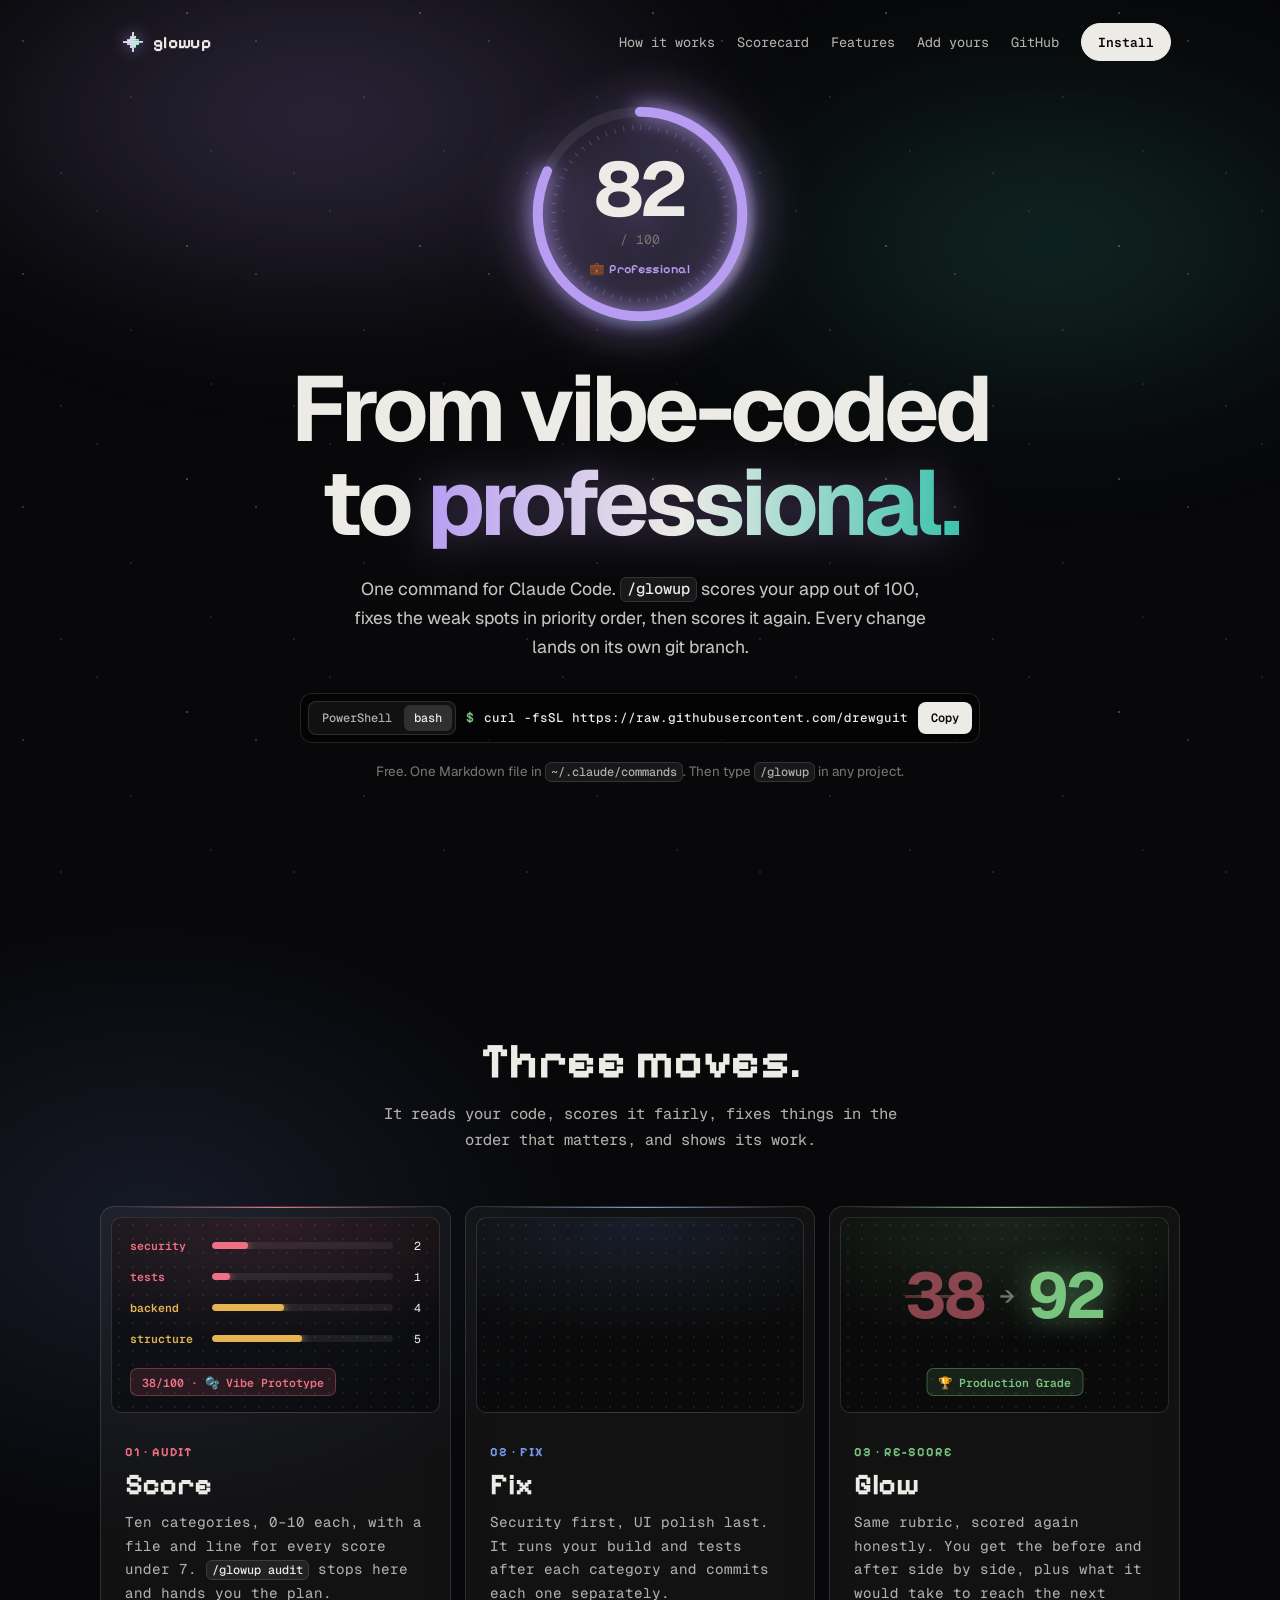
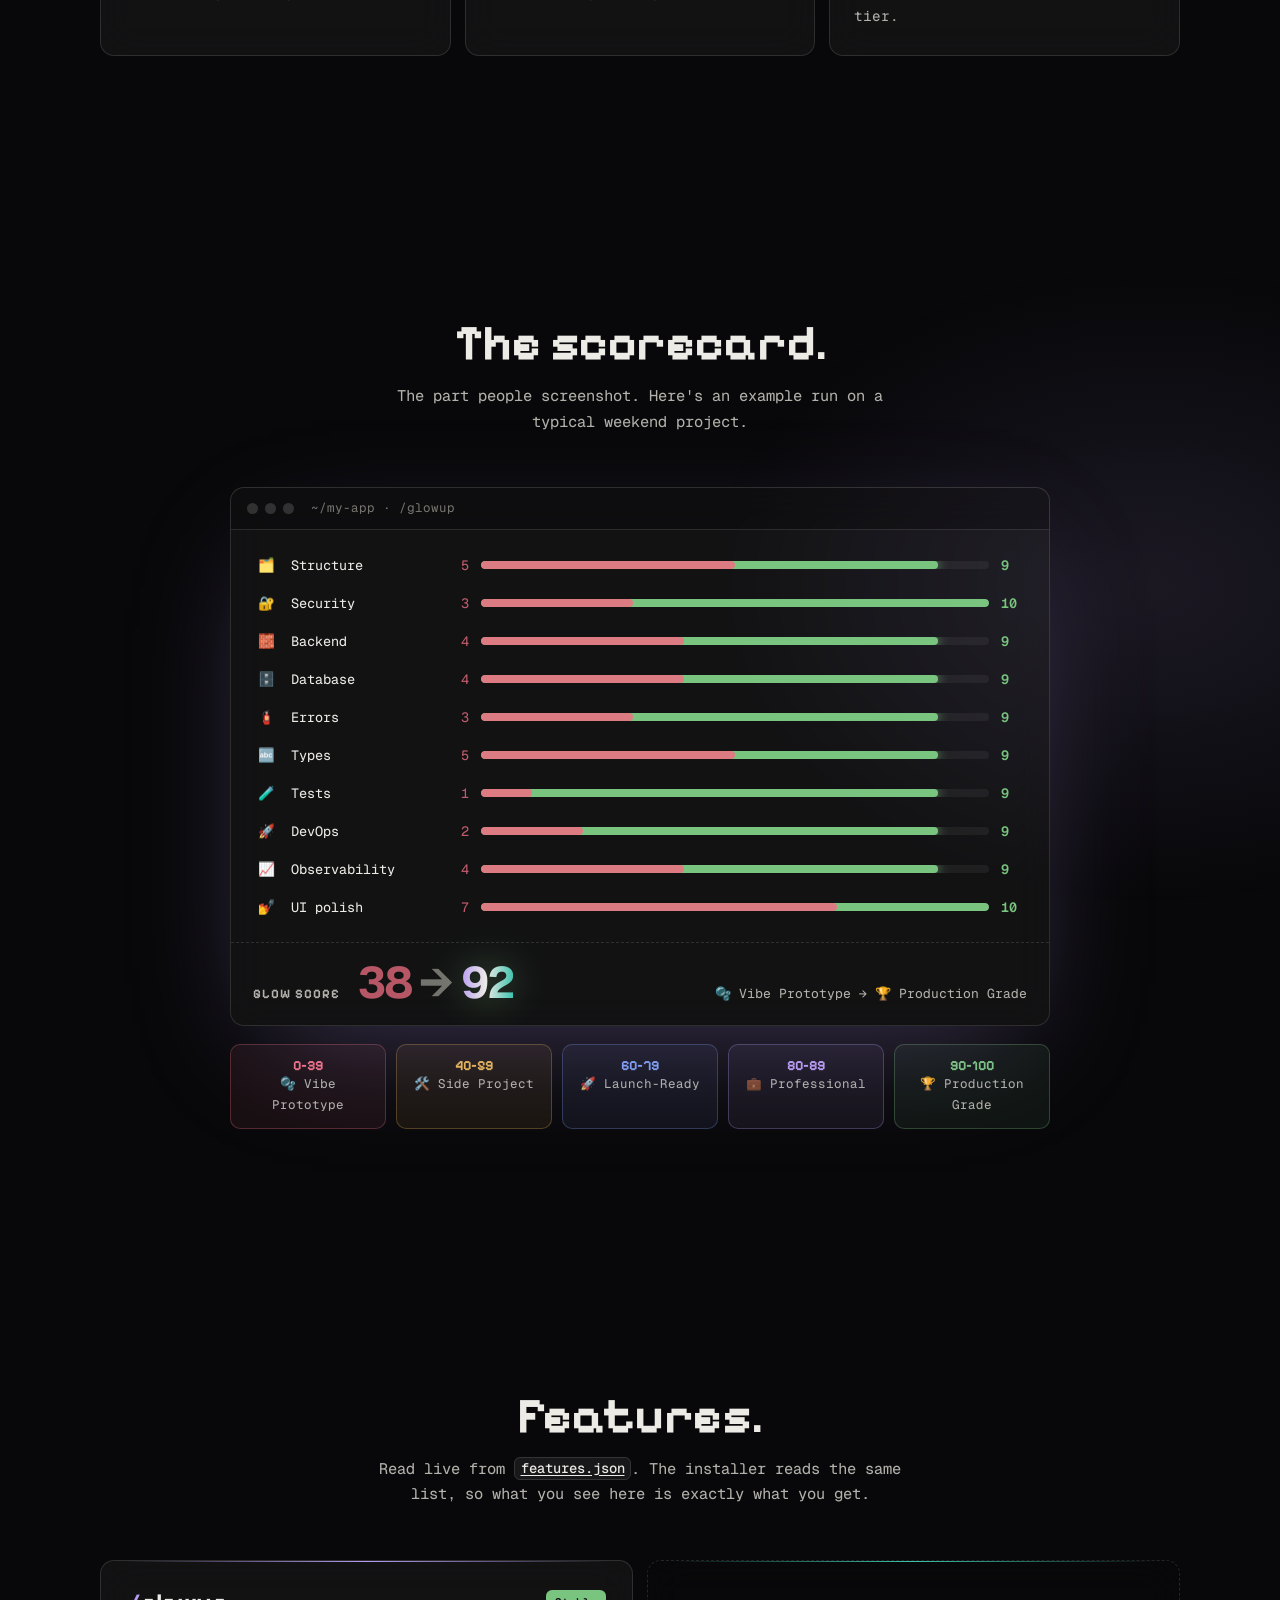
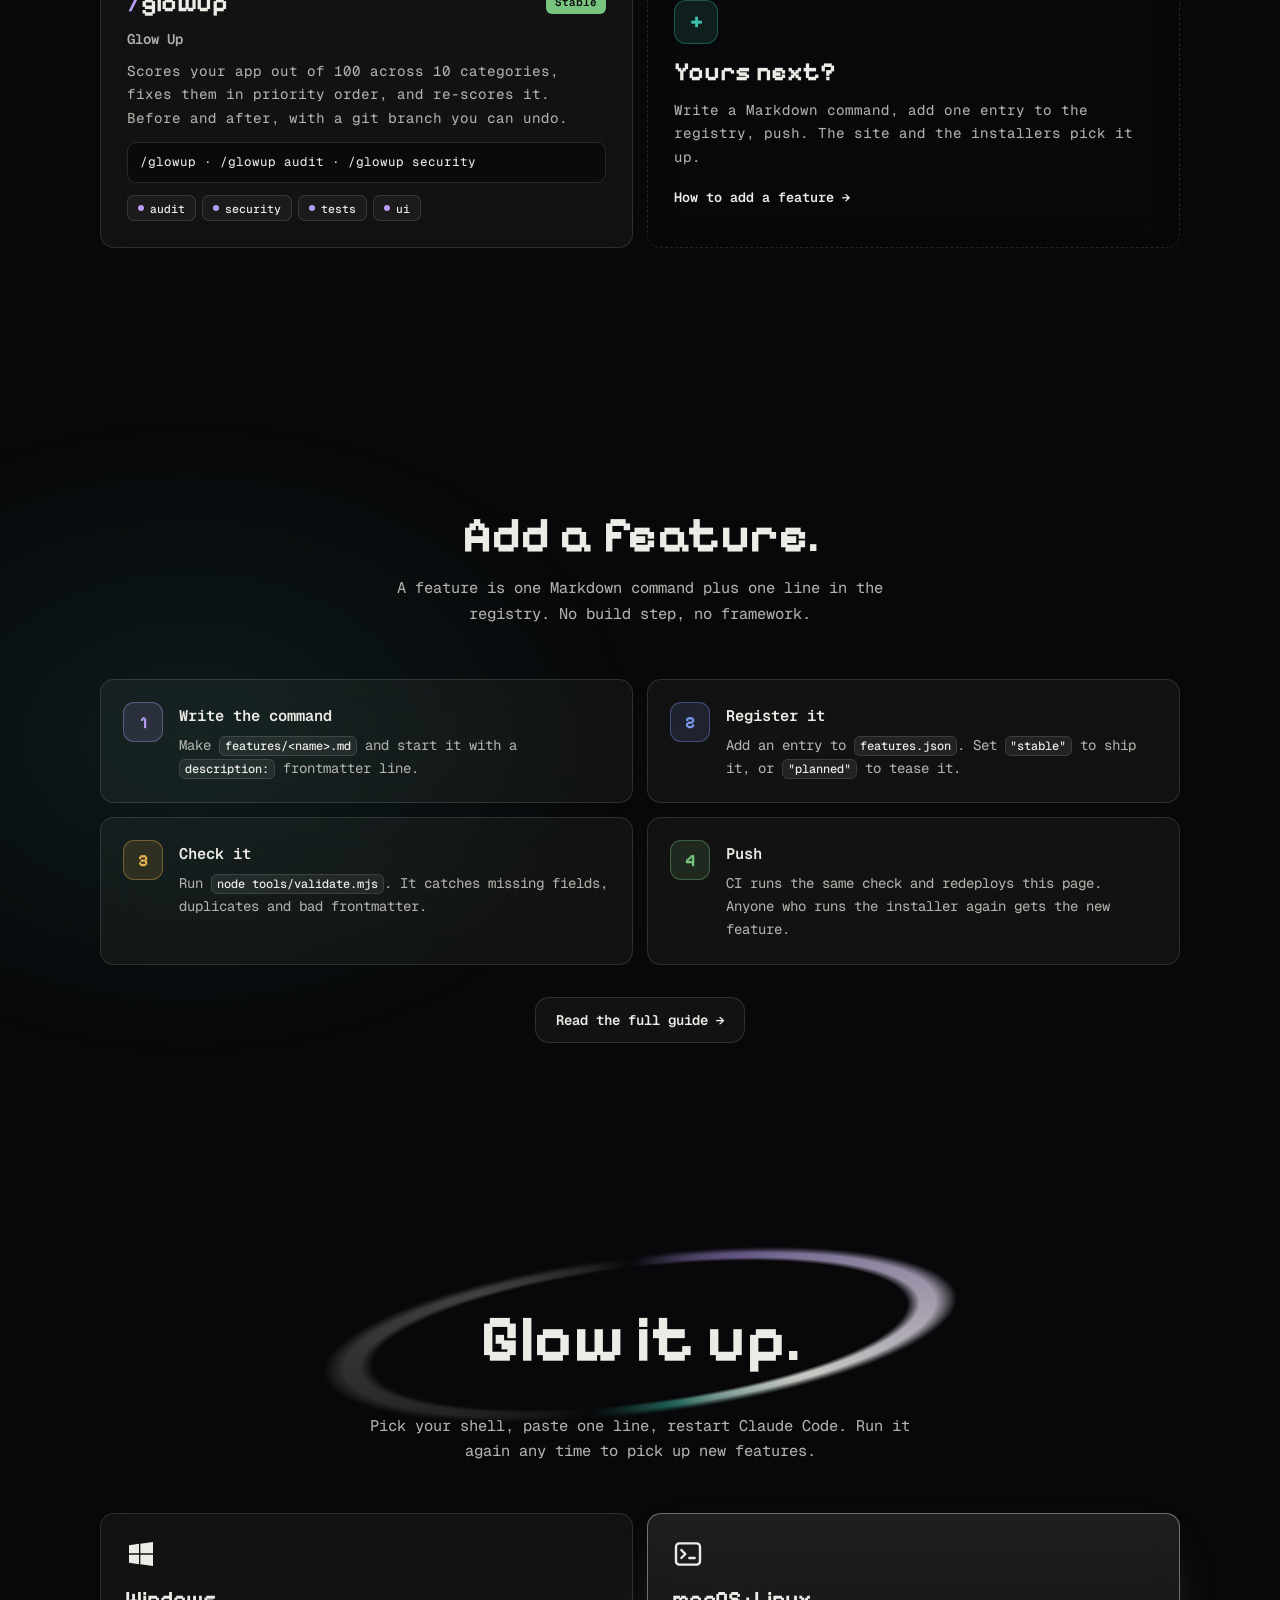
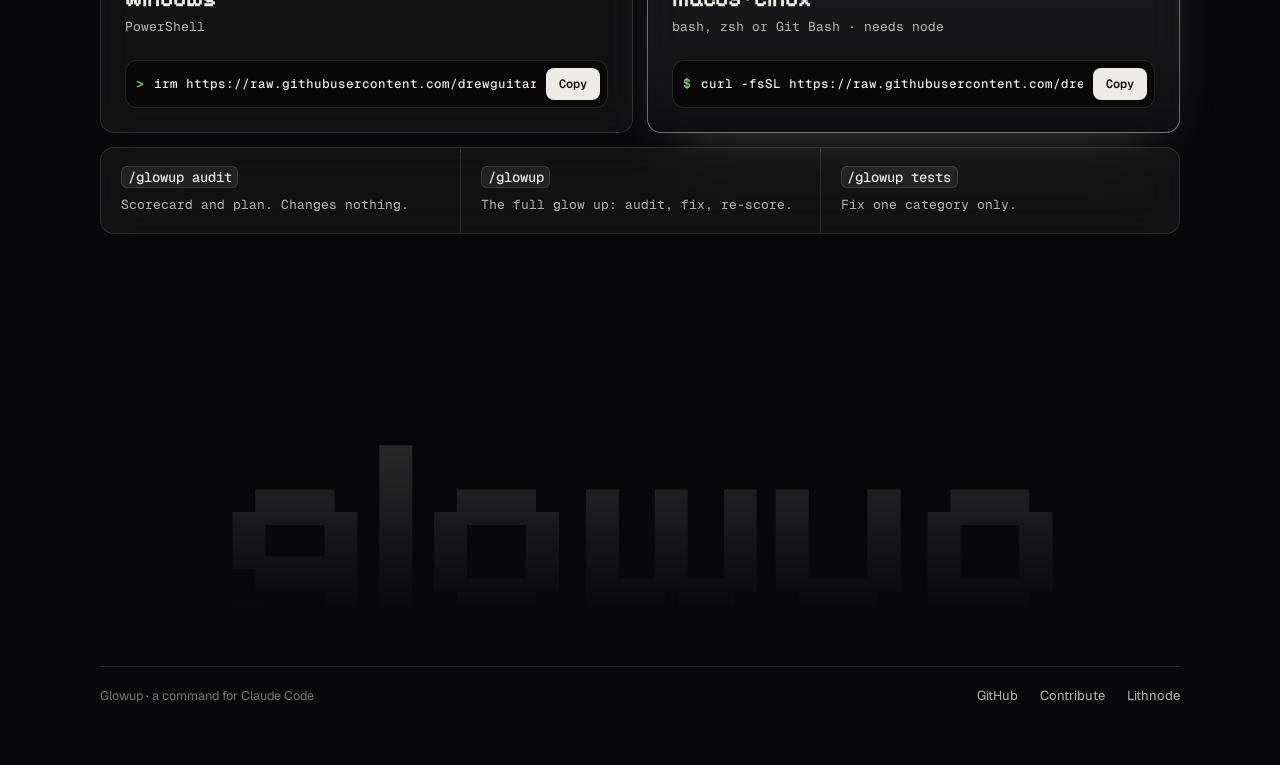
==== commit 82d0427f: "Site: dial switches tier color instantly instead of fading Co-Authored-By: Claude Opus 5.5 <noreply@" ====
--- a/index.html
+++ b/index.html
@@ -12,7 +12,7 @@
   <link rel="preconnect" href="https://fonts.googleapis.com">
   <link rel="preconnect" href="https://fonts.gstatic.com" crossorigin>
   <link rel="stylesheet" href="https://fonts.googleapis.com/css2?family=Pixelify+Sans:wght@500;600;700&family=Geist:wght@400;500;600;700&family=Geist+Mono:wght@400;500;600&display=swap">
-  <link rel="stylesheet" href="styles.css?v=3">
+  <link rel="stylesheet" href="styles.css?v=4">
 </head>
 <body>
 
--- a/styles.css
+++ b/styles.css
@@ -95,9 +95,9 @@
 .dial .ticks { stroke: rgba(236,235,230,.16); stroke-width: 5; stroke-dasharray: 1.2 8.02; }
 .dial .arc { stroke: var(--k); stroke-width: 10; stroke-linecap: round; stroke-dasharray: 653.45; stroke-dashoffset: 653.45;
   filter: drop-shadow(0 0 10px var(--k)) drop-shadow(0 0 26px color-mix(in srgb, var(--k) 60%, transparent));
-  transition: stroke .6s; }
+  }
 .dial-halo { position: absolute; inset: -40%; border-radius: 50%; pointer-events: none;
-  background: radial-gradient(closest-side, color-mix(in srgb, var(--k) 26%, transparent), transparent 70%); transition: background .6s; }
+  background: radial-gradient(closest-side, color-mix(in srgb, var(--k) 26%, transparent), transparent 70%); }
 .dial-halo::after { content: ""; position: absolute; inset: 22%; border-radius: 50%;
   background: conic-gradient(from var(--a), transparent 0deg, rgba(183,156,242,.35) 70deg, rgba(236,235,230,.5) 120deg, rgba(60,194,172,.3) 170deg, transparent 230deg);
   -webkit-mask: radial-gradient(closest-side, transparent 80%, #000 86%, transparent 100%); mask: radial-gradient(closest-side, transparent 80%, #000 86%, transparent 100%);
@@ -105,7 +105,7 @@
 .dial-face { position: absolute; inset: 0; display: grid; place-content: center; justify-items: center; }
 .dial-face b { font: 700 76px/1 var(--sans); letter-spacing: -.05em; font-variant-numeric: tabular-nums; }
 .dial-face small { color: var(--faint); font-size: 13px; margin-top: 2px; }
-.dial-face .tier { margin-top: 10px; font: 600 12.5px var(--pixel); letter-spacing: .03em; color: var(--k); white-space: nowrap; transition: color .6s; }
+.dial-face .tier { margin-top: 10px; font: 600 12.5px var(--pixel); letter-spacing: .03em; color: var(--k); white-space: nowrap; }
 @property --a { syntax: "<angle>"; inherits: false; initial-value: 0deg; }
 @keyframes orbit { to { --a: 360deg; } }
 
